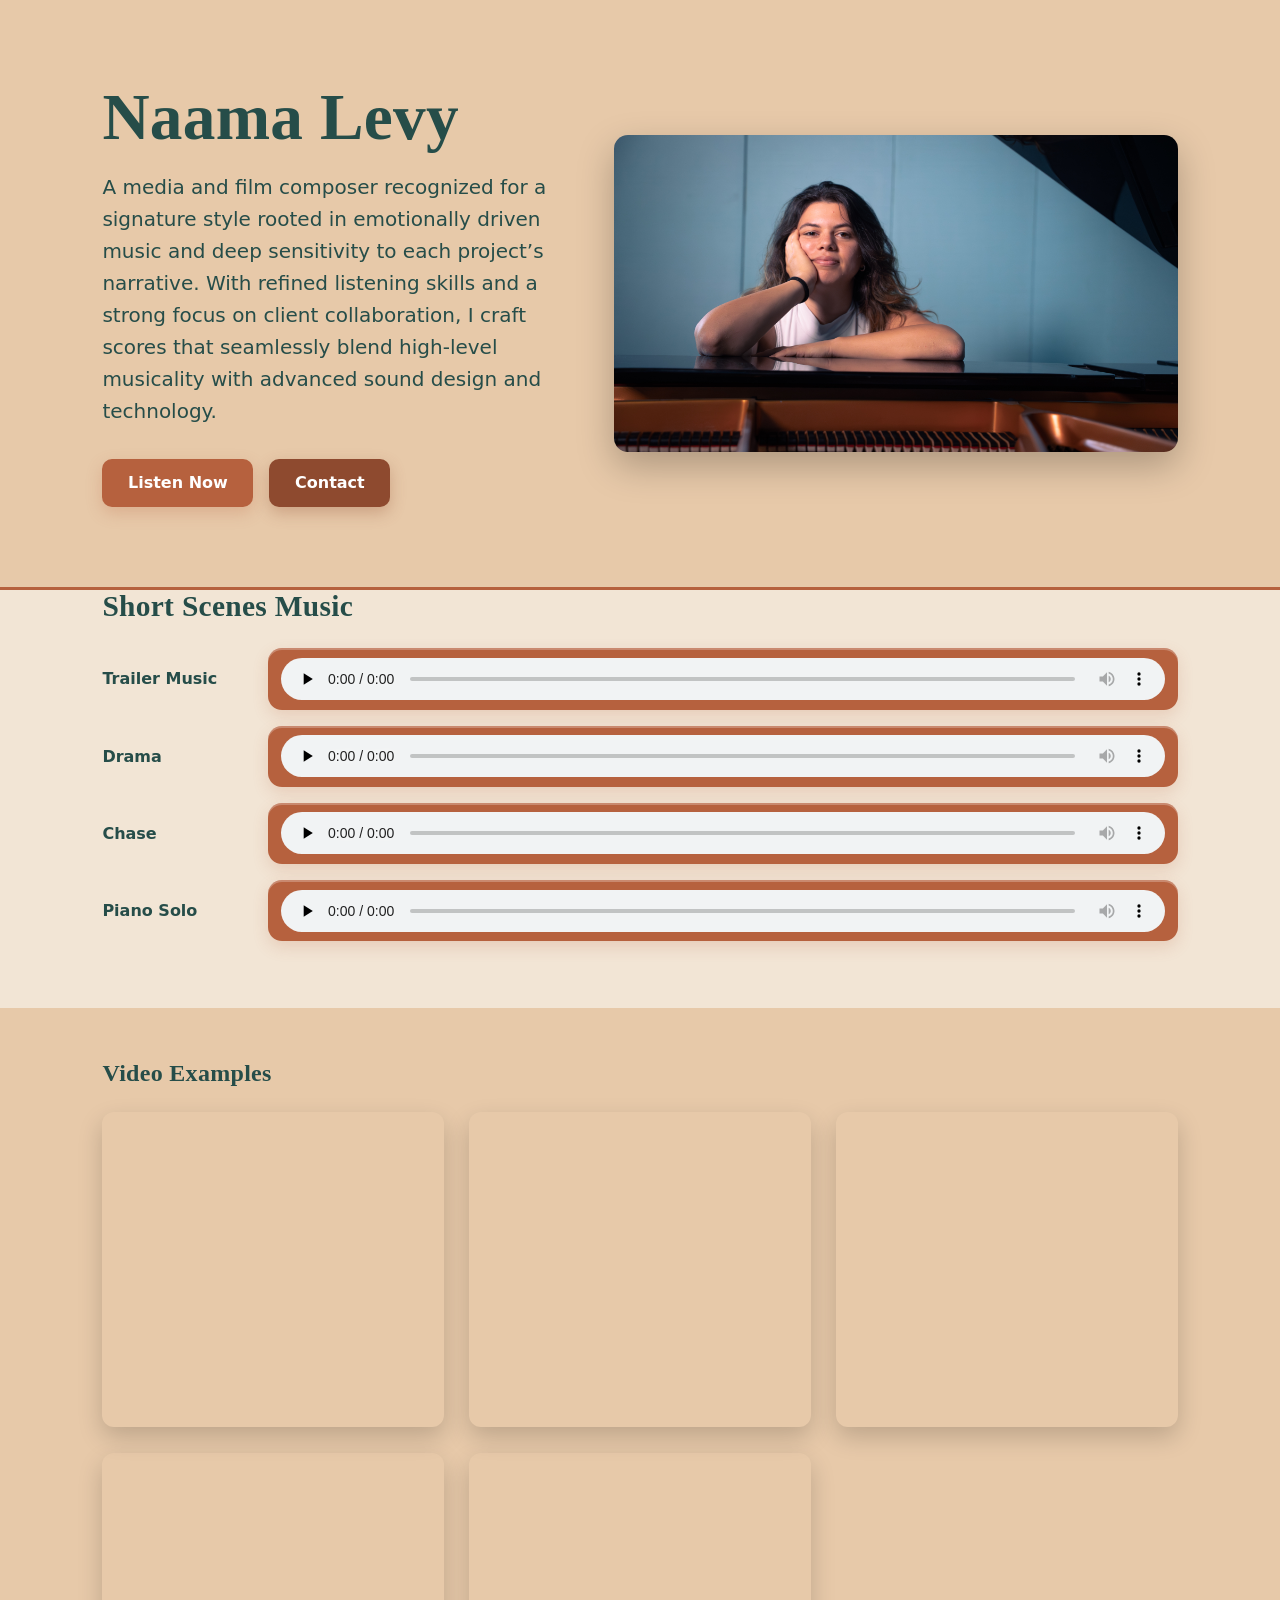
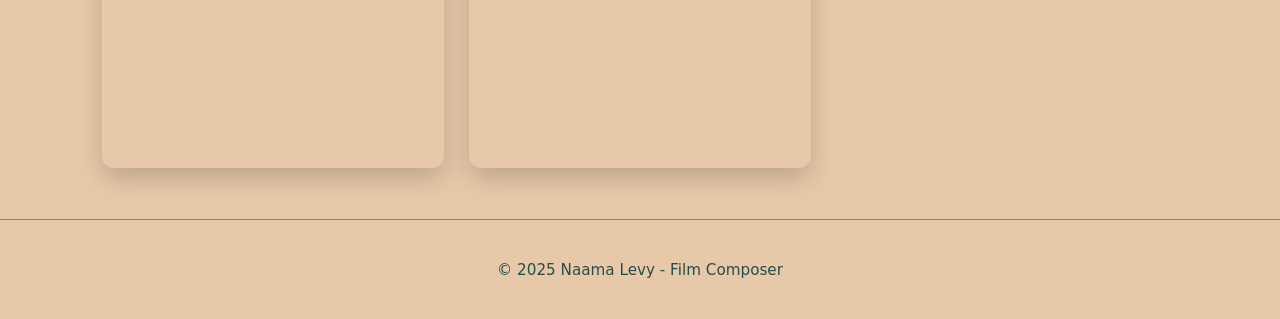
==== index.html @ 2bc7442b "try 2" ====
<!DOCTYPE html>
<html lang="en">
<head>
  <meta charset="UTF-8" />
  <meta name="viewport" content="width=device-width, initial-scale=1.0"/>
  <title>Naama Levy - Film Composer</title>
  <meta name="description" content="Naama Levy is a film composer weaving emotional textures for cinema and visual media. Listen to her original works and collaborations.">
  <meta name="google-site-verification" content="yZ535NMCRbD0_r8lAi-KvB7fwfm_bmotaOwZCMelc-Q" />
  <link href="styles.css" rel="stylesheet" />
  <style>
    html {
      scroll-behavior: smooth; /* מאפשר גלילה רכה */
    }
  </style>
</head>
<body>
  <section class="hero">
    <div class="text">
      <h1>Naama Levy</h1>
      <p>A media and film composer recognized for a signature style rooted in emotionally driven music and deep sensitivity to each project’s narrative. With refined listening skills and a strong focus on client collaboration, I craft scores that seamlessly blend high-level musicality with advanced sound design and technology.</p>
      <div class="buttons">
        <!-- הכפתור עכשיו מפנה לאזור הוידאו -->
        <a href="#video" class="btn">Listen Now</a>
        <a href="contact.html" class="btn-outline">Contact</a>
      </div>
    </div>
    <div class="photo">
      <img src="profile.jpg" alt="Naama portrait"/>
    </div>
  </section>

  <section class="audio">
    <h2>Short Scenes Music</h2>

    <div class="track">
      <span class="label">Trailer Music</span>
      <div class="player">
        <audio controls preload="none">
          <source src="Audio/trailer music.wav" type="audio/wav"/>
        </audio>
      </div>
    </div>

    <div class="track">
      <span class="label">Drama</span>
      <div class="player">
        <audio controls preload="none">
          <source src="Audio/mood compositions- drama.mp3" type="audio/mpeg"/>
        </audio>
      </div>
    </div>

    <div class="track">
      <span class="label">Chase</span>
      <div class="player">
        <audio controls preload="none">
          <source src="Audio/mood compositions-chase scene.mp3" type="audio/mpeg"/>
        </audio>
      </div>
    </div>

    <div class="track">
      <span class="label">Piano Solo</span>
      <div class="player">
        <audio controls preload="none">
          <source src="Audio/mood compositions-piano solo.mp3" type="audio/mpeg"/>
        </audio>
      </div>
    </div>
  </section>

  <!-- הוספתי id="video" כדי שהכפתור ידע לאן לגלול -->
  <section class="video" id="video">
    <h2>Video Examples</h2>
    <div class="video-grid">
      <iframe width="560" height="315" src="https://www.youtube.com/embed/DLkL1P6UH2g"
        title="YouTube video player" frameborder="0"
        allow="accelerometer; autoplay; clipboard-write; encrypted-media; gyroscope; picture-in-picture"
        allowfullscreen></iframe>

      <iframe width="560" height="315" src="https://www.youtube.com/embed/PsflvZTp9Ig?si=QRGZWdkUd63Rjjis"
        title="YouTube video player" frameborder="0"
        allow="accelerometer; autoplay; clipboard-write; encrypted-media; gyroscope; picture-in-picture; web-share"
        allowfullscreen></iframe>

      <iframe width="560" height="315" src="https://www.youtube.com/embed/VCuhhq0110s?si=eMgkffCMimznXdvb"
        title="YouTube video player" frameborder="0"
        allowfullscreen></iframe>

      <iframe width="560" height="315" src="https://www.youtube.com/embed/41kyTBbSp6c?si=rjWxhiPx1g0I6ZIt"
        title="YouTube video player" frameborder="0"
        allowfullscreen></iframe>
      <iframe width="560" height="315" src="https://www.youtube.com/embed/XKZKmjnI4SQ?si=r5if4mRWKspw6esn"
        title="YouTube video player" frameborder="0"
        allowfullscreen></iframe>
    </div>
  </section>

  <footer>
    <p>© 2025 Naama Levy - Film Composer</p>
  </footer>

  <!-- נגן-יחיד: כשאחד מתחיל לנגן — הישן נעצר ומאופס -->
  <script>
    (function () {
      let current = null;

      function stop(audio) {
        if (!audio) return;
        try {
          audio.pause();
          audio.currentTime = 0;
        } catch (e) {}
      }

      const players = Array.from(document.querySelectorAll('audio'));

      players.forEach((player) => {
        player.addEventListener('play', async () => {
          if (current && current !== player) {
            stop(current);              // קודם עוצרים את הישן
          }
          current = player;              // מגדירים מי הנגן הפעיל
          if (player.paused) {           // לוודא שהחדש אכן מנגן
            try { await player.play(); } catch (e) {}
          }
        });

        player.addEventListener('ended', () => {
          if (current === player) current = null;
        });

        // אם עצרו ידנית ואיפסו להתחלה — שחרור "הנגן הנוכחי"
        player.addEventListener('pause', () => {
          if (current === player && Math.abs(player.currentTime) < 0.001) {
            current = null;
          }
        });
      });
    })();
  </script>
</body>
</html>
---- styles.css ----
/* --- COLORS FROM DESIGN --- */
:root{
  --bg:#E7C9A9;
  --text-dark:#264D49;
  --accent:#B6613E;
  --light:#F2E5D5;
  --border:#A87A56;

  --accent-dark:#8E4A2F;
  --accent-dark-hover:#753B25;
}

/* --- GLOBAL RESET (מונע פערים של user-agent) --- */
*{box-sizing:border-box}
html,body,section,div,header,main,footer,figure,picture{margin:0; padding:0}
img{display:block; max-width:100%; height:auto; margin:0; padding:0; vertical-align:middle}
body{
  font-family: Inter, system-ui, -apple-system, Segoe UI, Roboto, Arial, sans-serif;
  background:var(--bg);
  color:var(--text-dark);
}

/* Typography */
h1,h2{font-family:"Playfair Display", Georgia, serif; letter-spacing:.3px}
h1{font-weight:700; margin:0 0 1rem}
h2{font-weight:600; margin:0 0 1.6rem}

/* --- BUTTONS --- */
.buttons{display:flex; gap:1rem; flex-wrap:wrap}
.btn{
  background:var(--accent); color:#fff; padding:.9rem 1.6rem;
  border-radius:10px; text-decoration:none; font-weight:600;
  box-shadow:0 6px 16px rgba(182,97,62,.25);
  transition:transform .12s ease, box-shadow .2s ease, background .2s;
}
.btn:hover{background:#944f31; transform:translateY(-1px); box-shadow:0 10px 22px rgba(182,97,62,.28)}
.btn-outline{
  background: var(--accent-dark); color:#fff; padding:.9rem 1.6rem;
  border-radius:10px; text-decoration:none; font-weight:600; border:none;
  box-shadow:0 6px 16px rgba(142,74,47,.3);
  transition: transform .12s ease, box-shadow .2s ease, background .2s;
}
.btn-outline:hover{ background: var(--accent-dark-hover); transform: translateY(-1px); box-shadow:0 10px 22px rgba(142,74,47,.35)}

/* --- HERO (Desktop / default) --- */
.hero{
  display:flex;
  align-items:center;
  justify-content:space-between;
  gap:3rem;
  padding:5rem min(8vw,120px);
  flex-wrap:wrap;
}
.hero .text{flex:1 1 420px; min-width:320px; max-width:700px}
.hero h1{font-size: clamp(2.6rem, 3.6vw + 1.2rem, 4.2rem)}
.hero p{font-size: clamp(1.05rem, .5vw + .9rem, 1.25rem); line-height:1.6; margin:0 0 2rem}

/* Photo */
.photo{flex:1 1 520px; display:flex; justify-content:flex-end; line-height:0}
.photo img{
  width:min(680px, 100%);
  border-radius:14px;
  box-shadow:0 14px 36px rgba(0,0,0,.25);
  object-fit:contain; /* בדסקטופ לא חותכת */
}

/* --- AUDIO SECTION --- */
.audio{
  background:var(--light);
  padding:3.2rem min(8vw,120px);
  border-top:3px solid var(--accent);
}
.audio h2{font-size: clamp(1.6rem, .8vw + 1.2rem, 2.2rem)}
.track{
  display:grid;
  grid-template-columns: 150px 1fr;
  gap:1rem;
  align-items:center;
  margin-bottom:1rem;
}
.label{font-weight:700; color:var(--text-dark)}
.player{
  position:relative; background:var(--accent); border-radius:14px; padding:.6rem .8rem;
  box-shadow: inset 0 2px 0 rgba(255,255,255,.25), 0 6px 16px rgba(182,97,62,.18);
}
.player audio{ width:100%; height:42px; display:block; filter: saturate(.95); background:transparent; border-radius:10px }

/* --- VIDEO SECTION --- */
.video{padding:3.2rem min(8vw,120px)}
.video-grid{ display:grid; grid-template-columns:repeat(auto-fit, minmax(280px, 1fr)); gap:1.6rem }
.video-grid iframe{ width:100%; aspect-ratio:16/9; border:0; border-radius:12px; box-shadow:0 10px 24px rgba(0,0,0,.18) }

/* --- FOOTER --- */
footer{ text-align:center; padding:1.6rem; font-size:.95rem; color:var(--text-dark); border-top:1px solid var(--border) }

/* --- ANIMATIONS (subtle) --- */
@keyframes fadeUp { from {opacity:0; transform: translateY(16px);} to {opacity:1; transform:none;} }
@keyframes fadeIn { from {opacity:0;} to {opacity:1;} }
.hero .text { animation: fadeUp .6s ease-out .05s both }
.photo img   { animation: fadeIn .7s ease-out .1s both }
.audio .track, .video h2, .video-grid iframe { animation: fadeUp .6s ease-out .15s both }
@media (prefers-reduced-motion: reduce){
  * { animation-duration: .001ms !important; animation-iteration-count: 1 !important; transition-duration: .001ms !important; }
}

/* --- RESPONSIVE --- */
@media (max-width: 1024px){
  .hero{padding:4rem min(6vw,72px)}
  .photo img{width:min(720px,100%)}
}

/* ===== HERO: MOBILE — אפס רווח מתחת לתמונה, בלי חיתוך ===== */
@media (max-width: 900px){
  .hero{
    padding:0 !important; margin:0 !important; gap:0 !important;
    flex-direction:column; align-items:stretch; text-align:left; background: var(--bg);
  }

  /* תמונה קודם, אפס רווחים */
  .photo{
    order:-1; width:100%; margin:0 !important; padding:0 !important;
    display:block; line-height:0 !important;           /* מונע פס מתחת ל-img */
  }
  .photo img{
    display:block !important;
    width:100vw !important; max-width:100vw !important;
    height:auto !important;                              /* לא חותך */
    margin:0 !important; padding:0 !important;
    border-radius:0 !important; box-shadow:none !important;
    object-fit:contain !important; object-position:center !important;
    vertical-align:middle !important;
  }

  /* הטקסט מיד אחרי התמונה — בלי מרווח עליון */
  .hero .text{
    max-width:720px; margin:0 auto;
    padding:0 4% 24px !important;                       /* אין padding-top */
  }
  .hero .text > *:first-child{ margin-top:0 !important }
}

/* --- CONTACT PAGE --- */
.contact-page {
  min-height: 100vh;
  background-color: var(--bg);
  padding: 4rem min(8vw, 120px);
  display: flex;
  align-items: center;
  justify-content: center;
}
.contact-content {
  display: flex; align-items: stretch; justify-content: center; flex-wrap: wrap;
  background-color: var(--light); border-radius: 18px; box-shadow: 0 10px 40px rgba(0, 0, 0, 0.18);
  overflow: hidden; max-width: 1100px; width: 100%;
}
.contact-text { flex: 1 1 520px; padding: 3rem 3rem 2.2rem }
.contact-text h1 { font-size: 2.8rem; margin: 0 0 1rem; color: var(--text-dark) }
.contact-text p { font-size: 1.15rem; margin: 0 0 2rem; color: var(--text-dark); max-width: 520px }

form { display: flex; flex-direction: column; gap: 1.1rem }
label { font-weight: 600; font-family: Inter, sans-serif }
input, textarea {
  width: 100%; padding: 0.95rem 1rem; border-radius: 10px; border: 1.5px solid var(--border);
  font-family: Inter, sans-serif; font-size: 1rem; background: #fff; color: var(--text-dark);
  transition: border-color .25s ease, box-shadow .25s ease;
}
input:focus, textarea:focus { outline: none; border-color: var(--accent); box-shadow: 0 0 0 4px rgba(182,97,62,.15) }
textarea { min-height: 140px; resize: vertical }
.contact-text .btn { align-self: flex-start; margin-top: .5rem; padding: 1rem 1.6rem; border-radius: 12px }

/* footer links in contact */
.contact-text footer { margin-top: 2.2rem; font-size: .98rem; color: var(--text-dark) }
.contact-text footer a { color: var(--accent); text-decoration: none; font-weight: 600 }
.contact-text footer a:hover { text-decoration: underline }

/* Contact image (desktop default) */
.contact-image {
  flex: 1 1 480px;
  background: transparent;           /* שלא ייראה פס */
  display: block;
  margin:0; padding:0; line-height:0;/* חשוב כדי להעלים פער מתחת ל-img */
}
.contact-image img { width: 100%; height: 100%; object-fit: cover; display:block }

/* --- CONTACT: MOBILE — אפס רווח בין התמונה לטופס; אם חותכים רואים את הראש --- */
@media (max-width: 900px){
  .contact-page{ padding:0 !important; margin:0 !important }
  .contact-content{
    flex-direction: column-reverse; width: 100vw; max-width: 100vw;
    border-radius: 0; box-shadow: none; overflow: hidden; background-color: var(--light);
  }

  .contact-image{
    width:100%; margin:0 !important; padding:0 !important; line-height:0 !important;
    background: transparent !important;
  }
  .contact-image img{
    display:block !important; width:100% !important; margin:0 !important; padding:0 !important;
    height:42vh !important; object-fit: cover !important; object-position: center top !important;
    vertical-align:middle !important;
  }

  /* הטופס נצמד, בלי מרווח עליון */
  .contact-text{
    background-color: var(--light); margin:0 !important; padding:0 4% 26px !important;
  }
  .contact-text h1{ margin:0 0 8px !important; font-size:2rem }
  .contact-text p{ font-size:1.05rem; margin:0 0 14px; max-width:none }
  form{ gap:12px }
  input, textarea{ font-size:16px; padding:14px 12px; width:100% } /* iOS: no auto-zoom */
  .contact-text .btn{ width:100%; text-align:center; padding:14px 16px; border-radius:12px; margin-top:6px }
}

/* Back to Home link (אם משתמשים) */
.back-link {
  display: inline-block;
  margin-bottom: 1rem;
  font-family: Inter, sans-serif;
  font-weight: 600;
  color: var(--accent);
  text-decoration: none;
  transition: color 0.2s ease;
}
.back-link:hover { color: #944f31; text-decoration: underline }

@media (max-width:900px){ .hero .text h1, .contact-text h1 { margin-top:0 !important } }

/* ===== FINAL FIX: remove beige gap below hero & contact image ===== */

/* מחיקת כל רווח בין תמונה לתוכן */
.photo,
.photo img,
.contact-image,
.contact-image img {
  margin: 0 !important;
  padding: 0 !important;
  display: block !important;
  line-height: 0 !important;
  vertical-align: bottom !important;
}

/* מעלימים מרווח שנוצר מהסקשן הבא */
.hero + *,
.contact-image + * {
  margin-top: 0 !important;
  padding-top: 0 !important;
}

/* ספציפית למובייל */
@media (max-width: 900px) {
  .hero {
    padding-bottom: 0 !important;
  }
  .hero .text {
    margin-top: 0 !important;
    padding-top: 0 !important;
  }
  .contact-page,
  .contact-content,
  .contact-text {
    margin-top: 0 !important;
    padding-top: 0 !important;
  }
}
/* ===== KILL THE GAP BELOW IMAGES ON MOBILE (Hero + Contact) ===== */
@media (max-width: 900px){

  /* HERO */
  .hero{ padding:0 !important; margin:0 !important; gap:0 !important; }
  .photo{ line-height:0 !important; margin:0 !important; padding:0 !important; }
  .photo img{ display:block !important; margin:0 !important; padding:0 !important; }
  /* החלק הבעייתי: מרווח עליון של הבלוק והכותרת */
  .hero .text{
    margin:0 !important;
    padding:0 4% 24px !important;   /* אין padding-top */
    overflow:hidden !important;     /* מונע קריסת מרג'ין */
  }
  .hero .text h1{ margin-top:0 !important; }

  /* CONTACT */
  .contact-page{ padding:0 !important; margin:0 !important; }
  .contact-content{
    overflow:hidden !important;     /* מונע קריסת מרג'ין שגורמת לפס */
    border-radius:0 !important;
    box-shadow:none !important;
  }
  .contact-image{ line-height:0 !important; margin:0 !important; padding:0 !important; background:transparent !important; }
  .contact-image img{
    display:block !important;
    width:100% !important;
    height:42vh !important;
    object-fit:cover !important;
    object-position:center top !important;  /* רואים את הראש */
    margin:0 !important; padding:0 !important;
  }
  .contact-text{
    margin:0 !important;
    padding:0 4% 26px !important;   /* אין padding-top */
    overflow:hidden !important;     /* אין קריסת מרג'ין */
  }
  .contact-text h1{ margin-top:0 !important; }
}
/* ===== ZERO-GAP BELOW IMAGES (iOS fix) ===== */
@media (max-width: 900px){

  /* HERO – מצמיד את הבלוק של הטקסט לתמונה */
  .hero{ padding-bottom:0 !important; }
  .photo{ line-height:0 !important; }
  .photo img{ display:block !important; margin:0 !important; padding:0 !important; }
  .hero .text{
    margin-top:-12px !important;   /* <<< מצמיד לטובה, אפשר לכוונן -8/-16 */
    padding-top:0 !important;
  }
  .hero .text h1{ margin-top:0 !important; }

  /* CONTACT – מצמיד את הטופס לתמונה */
  .contact-page{ padding-top:0 !important; }
  .contact-content{ overflow:hidden !important; }
  .contact-image{ line-height:0 !important; }
  .contact-image img{
    display:block !important; margin:0 !important; padding:0 !important;
    height:42vh !important; object-fit:cover !important; object-position:center top !important;
  }
  .contact-text{
    margin-top:-12px !important;   /* <<< אותו עיקרון – הצמדה מלאה */
    padding-top:0 !important;
  }
  .contact-text h1{ margin-top:0 !important; }
}

/* אם נשאר קו דקיק במסכים מסוימים – הדקי עוד טיפה: */
@supports (margin-top: -1px){
  @media (max-width:900px){
    .hero .text, .contact-text{ margin-top:-16px !important; }
  }
}
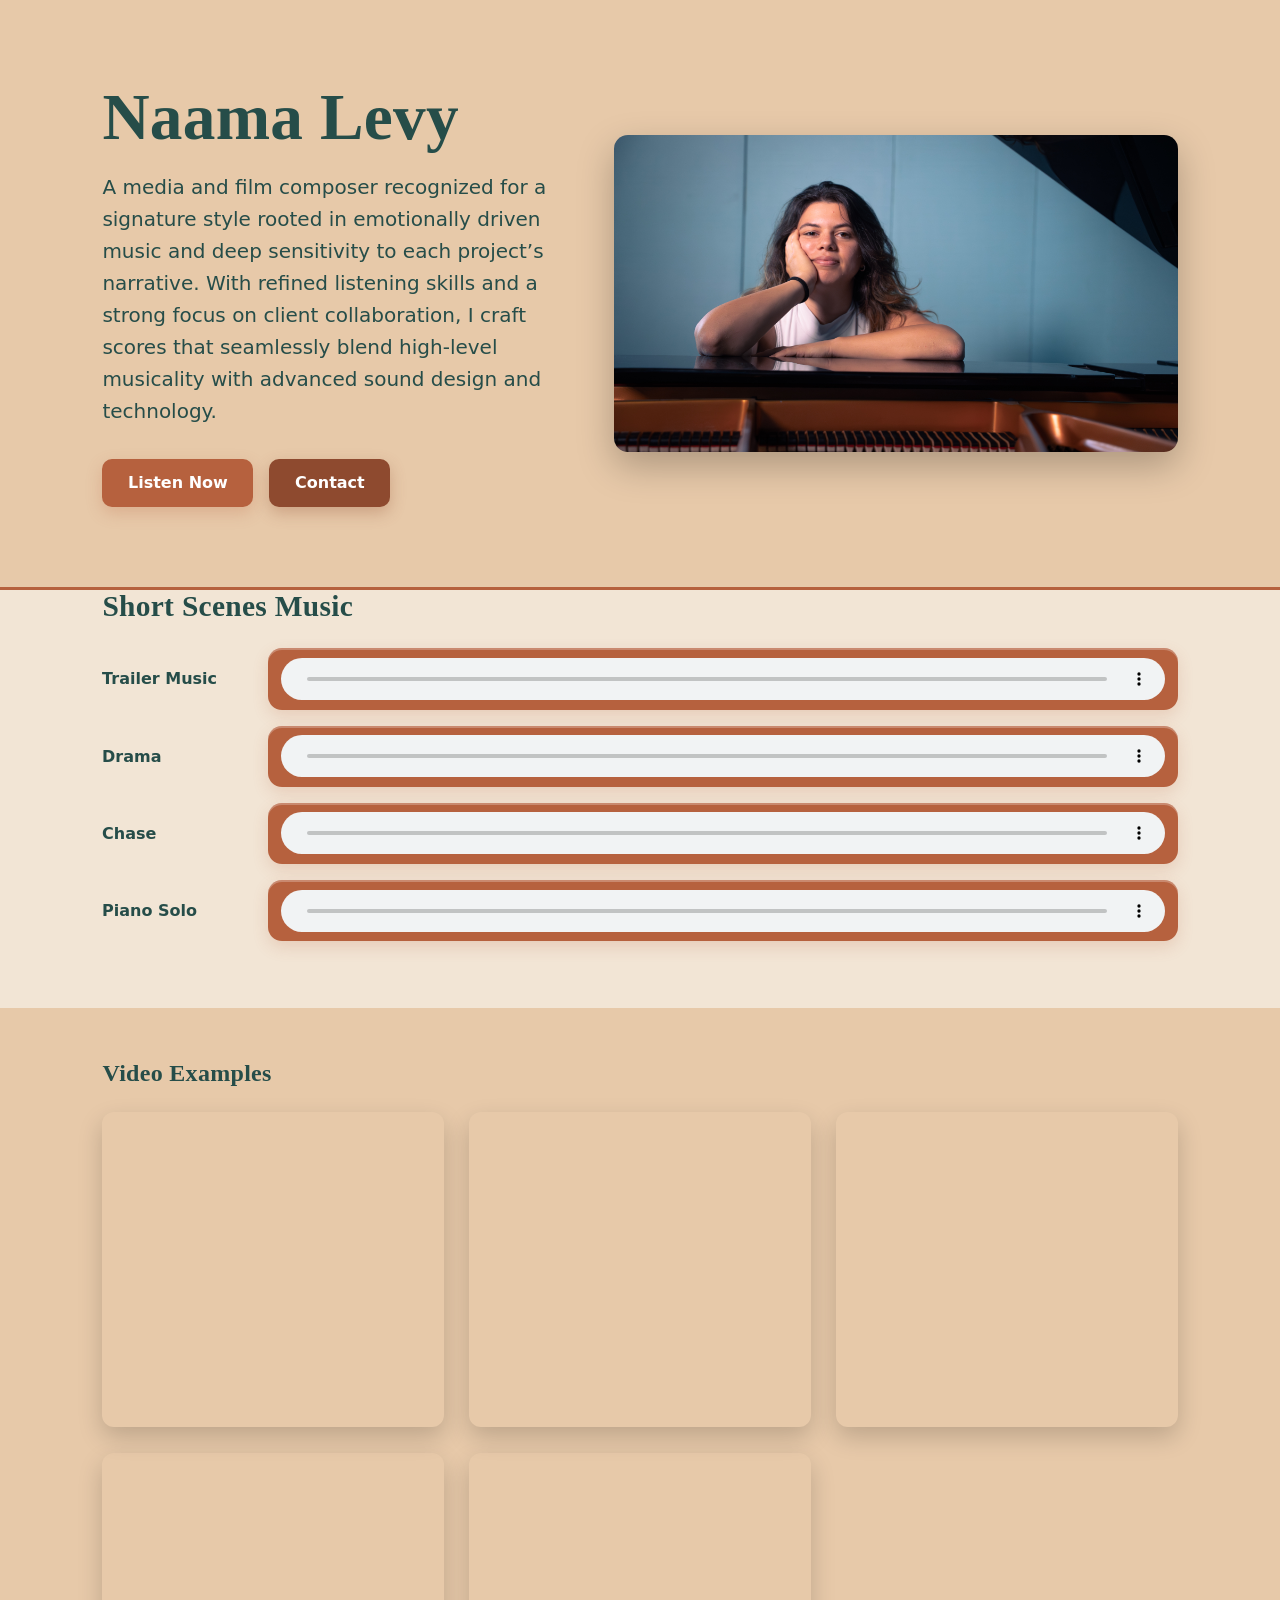
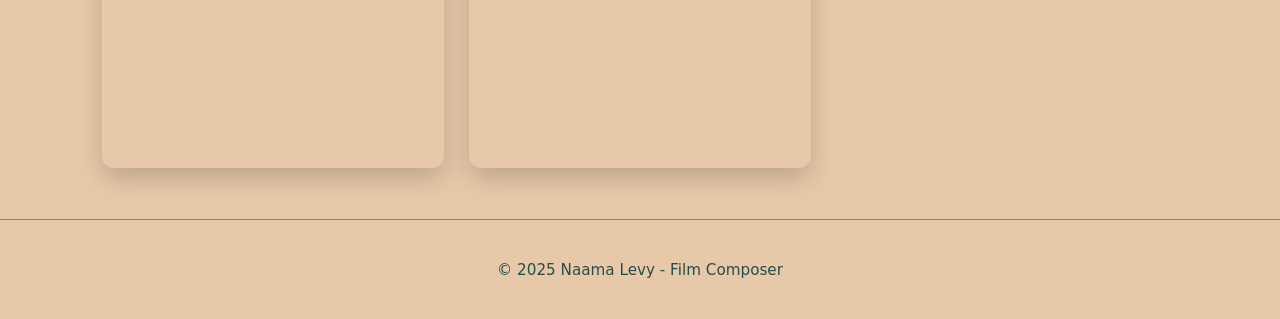
==== commit c5de92fa: "try 3" ====
--- a/index.html
+++ b/index.html
@@ -102,42 +102,34 @@
 
   <!-- נגן-יחיד: כשאחד מתחיל לנגן — הישן נעצר ומאופס -->
   <script>
-    (function () {
-      let current = null;
+  document.addEventListener('DOMContentLoaded', () => {
+    const players = document.querySelectorAll('audio');
+    let currentlyPlaying = null;
 
-      function stop(audio) {
-        if (!audio) return;
-        try {
-          audio.pause();
-          audio.currentTime = 0;
-        } catch (e) {}
-      }
+    players.forEach(player => {
+      player.addEventListener('play', function() {
+        // עוצרים את הנגן הקודם אם יש כזה
+        if (currentlyPlaying && currentlyPlaying !== this) {
+          currentlyPlaying.pause();
+          currentlyPlaying.currentTime = 0;
+        }
+        
+        currentlyPlaying = this;
+      });
 
-      const players = Array.from(document.querySelectorAll('audio'));
+      player.addEventListener('ended', function() {
+        if (currentlyPlaying === this) {
+          currentlyPlaying = null;
+        }
+      });
 
-      players.forEach((player) => {
-        player.addEventListener('play', async () => {
-          if (current && current !== player) {
-            stop(current);              // קודם עוצרים את הישן
-          }
-          current = player;              // מגדירים מי הנגן הפעיל
-          if (player.paused) {           // לוודא שהחדש אכן מנגן
-            try { await player.play(); } catch (e) {}
-          }
-        });
-
-        player.addEventListener('ended', () => {
-          if (current === player) current = null;
-        });
-
-        // אם עצרו ידנית ואיפסו להתחלה — שחרור "הנגן הנוכחי"
-        player.addEventListener('pause', () => {
-          if (current === player && Math.abs(player.currentTime) < 0.001) {
-            current = null;
-          }
-        });
+      player.addEventListener('pause', function() {
+        if (currentlyPlaying === this) {
+          currentlyPlaying = null;
+        }
       });
-    })();
+    });
+  });
   </script>
 </body>
 </html>
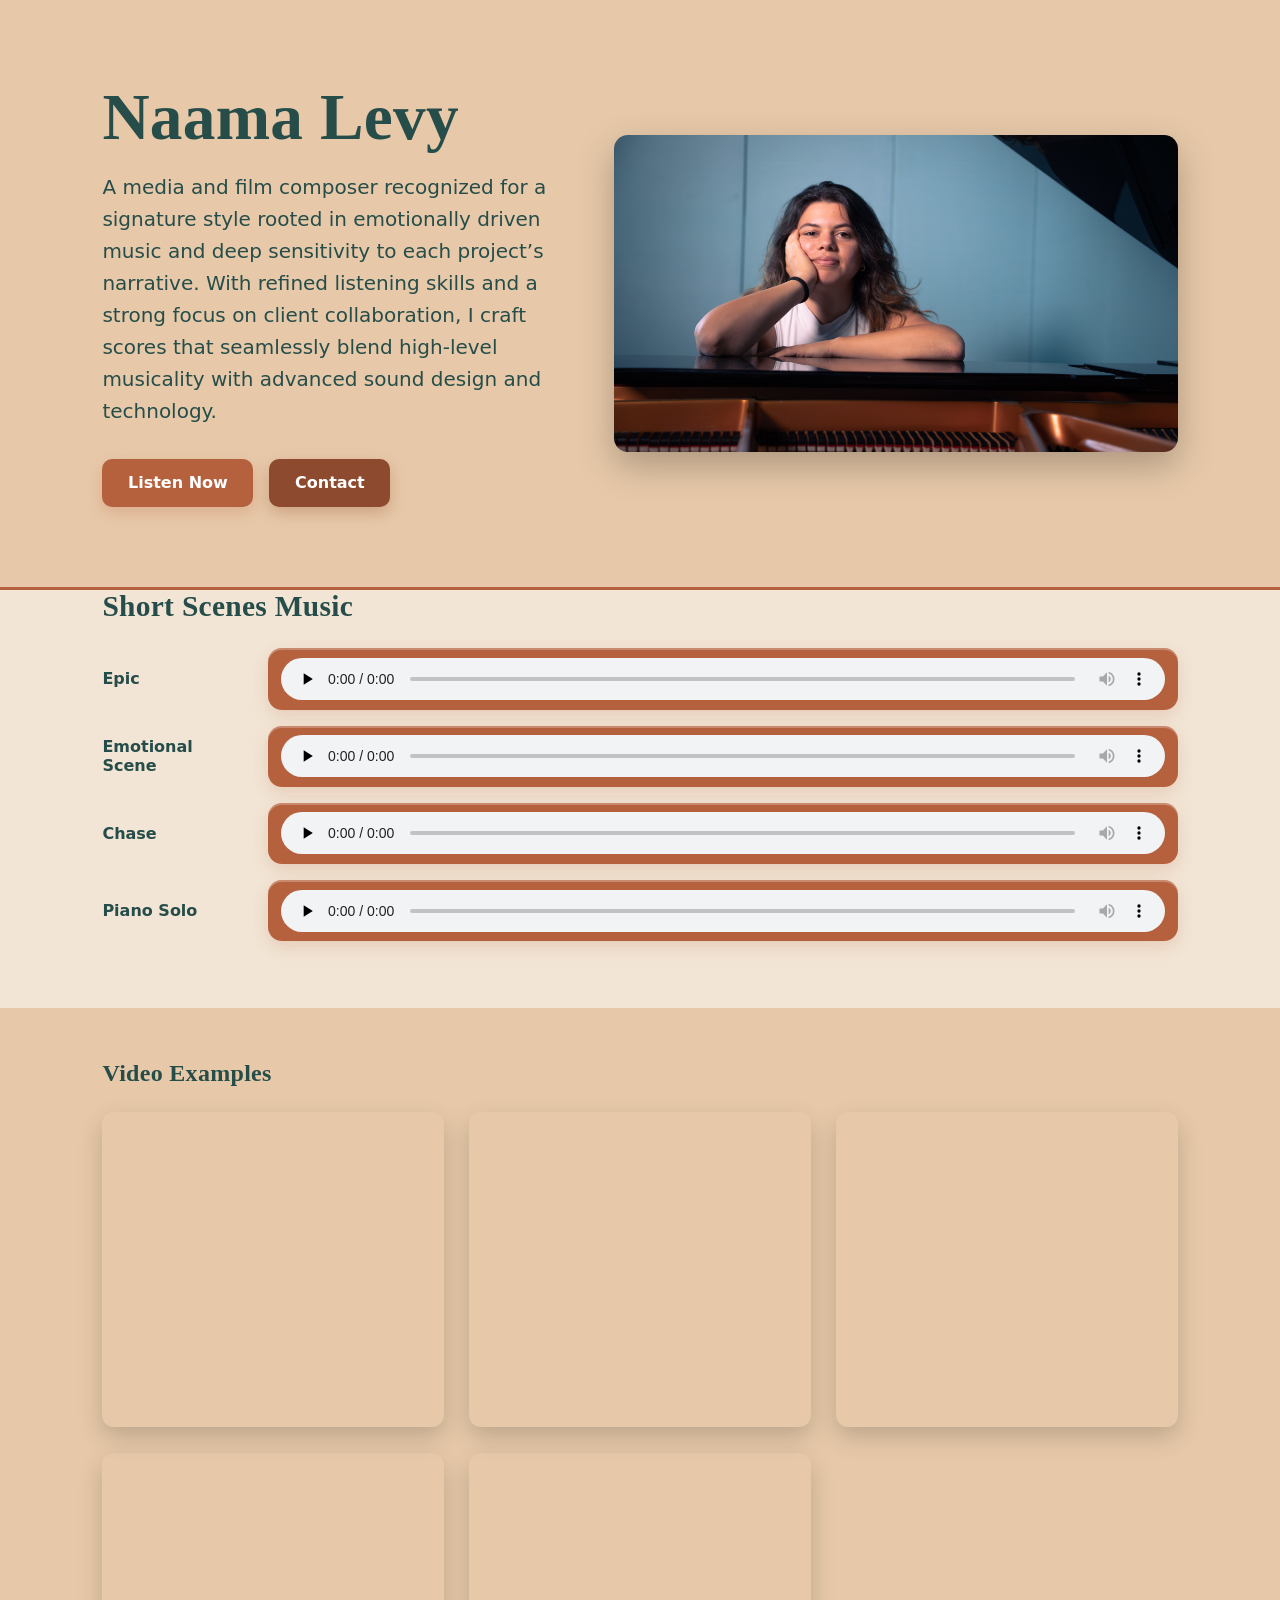
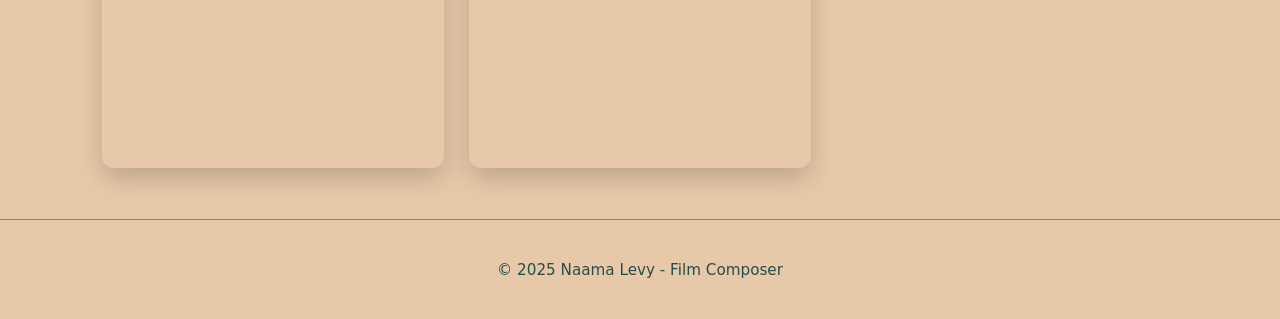
==== commit 008d3d20: "misic update" ====
--- a/index.html
+++ b/index.html
@@ -33,7 +33,7 @@
     <h2>Short Scenes Music</h2>
 
     <div class="track">
-      <span class="label">Trailer Music</span>
+      <span class="label">Epic</span>
       <div class="player">
         <audio controls preload="none">
           <source src="Audio/trailer music.wav" type="audio/wav"/>
@@ -42,7 +42,7 @@
     </div>
 
     <div class="track">
-      <span class="label">Drama</span>
+      <span class="label">Emotional Scene</span>
       <div class="player">
         <audio controls preload="none">
           <source src="Audio/mood compositions- drama.mp3" type="audio/mpeg"/>
--- a/styles.css
+++ b/styles.css
@@ -335,3 +335,20 @@
   }
 }
 
+/* עדכון עיצוב כפתור חזרה */
+.contact-text .btn-outline {
+  display: inline-block;
+  margin-bottom: 1.5rem;
+  font-size: 0.95rem;
+  padding: 0.7rem 1.2rem;
+}
+
+/* התאמה למובייל */
+@media (max-width: 900px) {
+  .contact-text .btn-outline {
+    margin-bottom: 1.2rem;
+    font-size: 0.9rem;
+    padding: 0.6rem 1rem;
+  }
+}
+
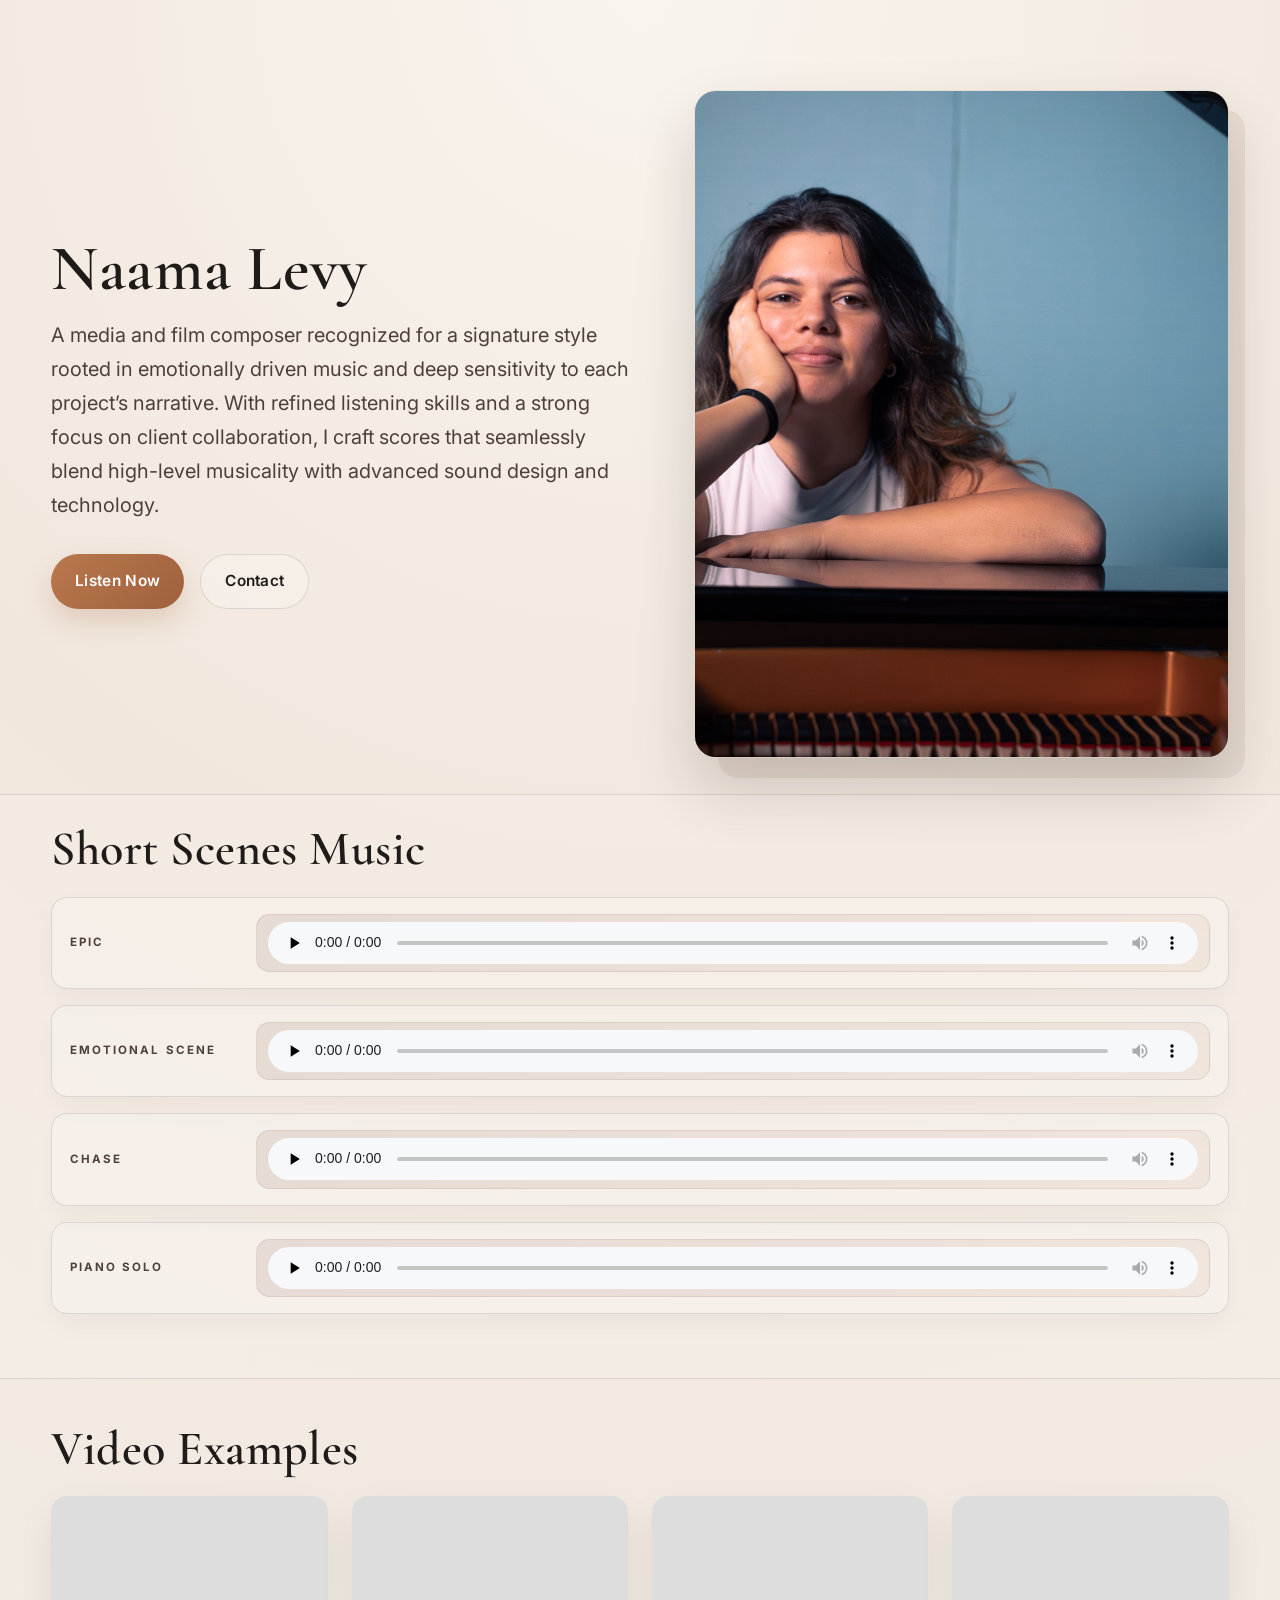
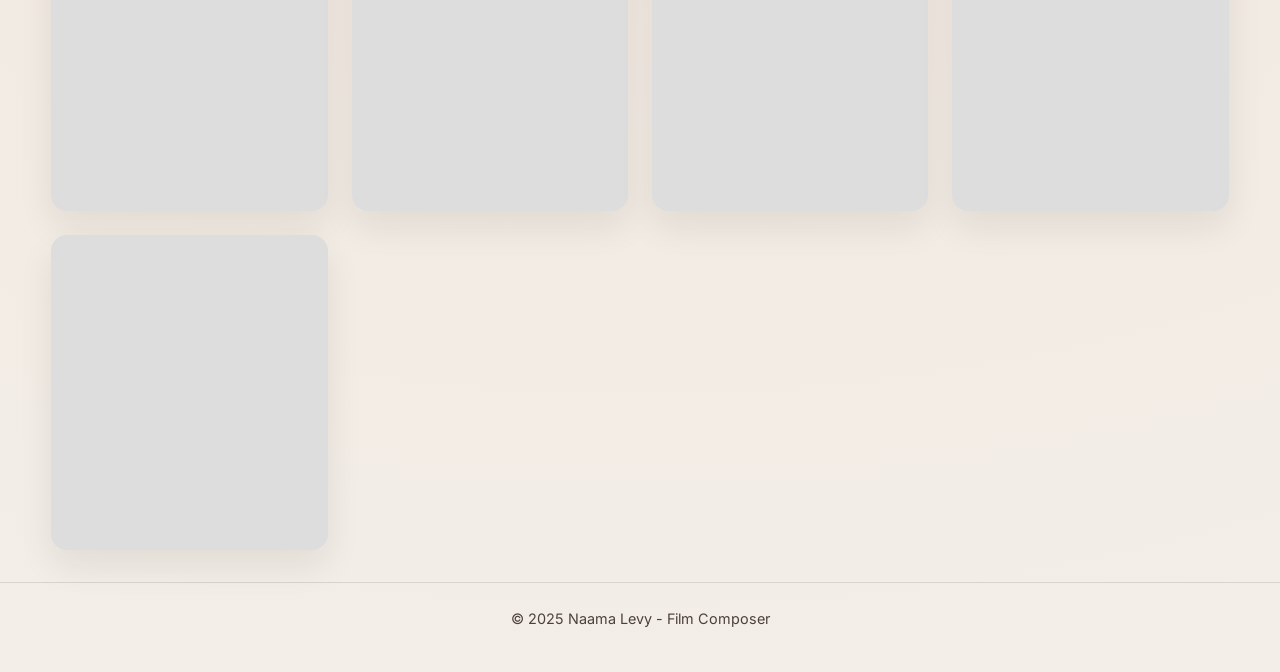
==== commit 38fb7d32: "Redesign site with cinematic editorial styling" ====
--- a/index.html
+++ b/index.html
@@ -6,10 +6,13 @@
   <title>Naama Levy - Film Composer</title>
   <meta name="description" content="Naama Levy is a film composer weaving emotional textures for cinema and visual media. Listen to her original works and collaborations.">
   <meta name="google-site-verification" content="yZ535NMCRbD0_r8lAi-KvB7fwfm_bmotaOwZCMelc-Q" />
+  <link rel="preconnect" href="https://fonts.googleapis.com">
+  <link rel="preconnect" href="https://fonts.gstatic.com" crossorigin>
+  <link href="https://fonts.googleapis.com/css2?family=Inter:wght@400;500;600;700&family=Cormorant+Garamond:wght@500;600;700&display=swap" rel="stylesheet">
   <link href="styles.css" rel="stylesheet" />
   <style>
     html {
-      scroll-behavior: smooth; /* מאפשר גלילה רכה */
+      scroll-behavior: smooth;
     }
   </style>
 </head>
--- a/styles.css
+++ b/styles.css
@@ -1,354 +1,432 @@
-/* --- COLORS FROM DESIGN --- */
-:root{
-  --bg:#E7C9A9;
-  --text-dark:#264D49;
-  --accent:#B6613E;
-  --light:#F2E5D5;
-  --border:#A87A56;
-
-  --accent-dark:#8E4A2F;
-  --accent-dark-hover:#753B25;
-}
-
-/* --- GLOBAL RESET (מונע פערים של user-agent) --- */
-*{box-sizing:border-box}
-html,body,section,div,header,main,footer,figure,picture{margin:0; padding:0}
-img{display:block; max-width:100%; height:auto; margin:0; padding:0; vertical-align:middle}
-body{
-  font-family: Inter, system-ui, -apple-system, Segoe UI, Roboto, Arial, sans-serif;
-  background:var(--bg);
-  color:var(--text-dark);
-}
-
-/* Typography */
-h1,h2{font-family:"Playfair Display", Georgia, serif; letter-spacing:.3px}
-h1{font-weight:700; margin:0 0 1rem}
-h2{font-weight:600; margin:0 0 1.6rem}
-
-/* --- BUTTONS --- */
-.buttons{display:flex; gap:1rem; flex-wrap:wrap}
-.btn{
-  background:var(--accent); color:#fff; padding:.9rem 1.6rem;
-  border-radius:10px; text-decoration:none; font-weight:600;
-  box-shadow:0 6px 16px rgba(182,97,62,.25);
-  transition:transform .12s ease, box-shadow .2s ease, background .2s;
-}
-.btn:hover{background:#944f31; transform:translateY(-1px); box-shadow:0 10px 22px rgba(182,97,62,.28)}
-.btn-outline{
-  background: var(--accent-dark); color:#fff; padding:.9rem 1.6rem;
-  border-radius:10px; text-decoration:none; font-weight:600; border:none;
-  box-shadow:0 6px 16px rgba(142,74,47,.3);
-  transition: transform .12s ease, box-shadow .2s ease, background .2s;
-}
-.btn-outline:hover{ background: var(--accent-dark-hover); transform: translateY(-1px); box-shadow:0 10px 22px rgba(142,74,47,.35)}
-
-/* --- HERO (Desktop / default) --- */
-.hero{
-  display:flex;
-  align-items:center;
-  justify-content:space-between;
-  gap:3rem;
-  padding:5rem min(8vw,120px);
-  flex-wrap:wrap;
-}
-.hero .text{flex:1 1 420px; min-width:320px; max-width:700px}
-.hero h1{font-size: clamp(2.6rem, 3.6vw + 1.2rem, 4.2rem)}
-.hero p{font-size: clamp(1.05rem, .5vw + .9rem, 1.25rem); line-height:1.6; margin:0 0 2rem}
-
-/* Photo */
-.photo{flex:1 1 520px; display:flex; justify-content:flex-end; line-height:0}
-.photo img{
-  width:min(680px, 100%);
-  border-radius:14px;
-  box-shadow:0 14px 36px rgba(0,0,0,.25);
-  object-fit:contain; /* בדסקטופ לא חותכת */
-}
-
-/* --- AUDIO SECTION --- */
-.audio{
-  background:var(--light);
-  padding:3.2rem min(8vw,120px);
-  border-top:3px solid var(--accent);
-}
-.audio h2{font-size: clamp(1.6rem, .8vw + 1.2rem, 2.2rem)}
-.track{
-  display:grid;
-  grid-template-columns: 150px 1fr;
-  gap:1rem;
-  align-items:center;
-  margin-bottom:1rem;
-}
-.label{font-weight:700; color:var(--text-dark)}
-.player{
-  position:relative; background:var(--accent); border-radius:14px; padding:.6rem .8rem;
-  box-shadow: inset 0 2px 0 rgba(255,255,255,.25), 0 6px 16px rgba(182,97,62,.18);
-}
-.player audio{ width:100%; height:42px; display:block; filter: saturate(.95); background:transparent; border-radius:10px }
-
-/* --- VIDEO SECTION --- */
-.video{padding:3.2rem min(8vw,120px)}
-.video-grid{ display:grid; grid-template-columns:repeat(auto-fit, minmax(280px, 1fr)); gap:1.6rem }
-.video-grid iframe{ width:100%; aspect-ratio:16/9; border:0; border-radius:12px; box-shadow:0 10px 24px rgba(0,0,0,.18) }
-
-/* --- FOOTER --- */
-footer{ text-align:center; padding:1.6rem; font-size:.95rem; color:var(--text-dark); border-top:1px solid var(--border) }
-
-/* --- ANIMATIONS (subtle) --- */
-@keyframes fadeUp { from {opacity:0; transform: translateY(16px);} to {opacity:1; transform:none;} }
-@keyframes fadeIn { from {opacity:0;} to {opacity:1;} }
-.hero .text { animation: fadeUp .6s ease-out .05s both }
-.photo img   { animation: fadeIn .7s ease-out .1s both }
-.audio .track, .video h2, .video-grid iframe { animation: fadeUp .6s ease-out .15s both }
-@media (prefers-reduced-motion: reduce){
-  * { animation-duration: .001ms !important; animation-iteration-count: 1 !important; transition-duration: .001ms !important; }
-}
-
-/* --- RESPONSIVE --- */
-@media (max-width: 1024px){
-  .hero{padding:4rem min(6vw,72px)}
-  .photo img{width:min(720px,100%)}
-}
-
-/* ===== HERO: MOBILE — אפס רווח מתחת לתמונה, בלי חיתוך ===== */
-@media (max-width: 900px){
-  .hero{
-    padding:0 !important; margin:0 !important; gap:0 !important;
-    flex-direction:column; align-items:stretch; text-align:left; background: var(--bg);
-  }
-
-  /* תמונה קודם, אפס רווחים */
-  .photo{
-    order:-1; width:100%; margin:0 !important; padding:0 !important;
-    display:block; line-height:0 !important;           /* מונע פס מתחת ל-img */
-  }
-  .photo img{
-    display:block !important;
-    width:100vw !important; max-width:100vw !important;
-    height:auto !important;                              /* לא חותך */
-    margin:0 !important; padding:0 !important;
-    border-radius:0 !important; box-shadow:none !important;
-    object-fit:contain !important; object-position:center !important;
-    vertical-align:middle !important;
-  }
-
-  /* הטקסט מיד אחרי התמונה — בלי מרווח עליון */
-  .hero .text{
-    max-width:720px; margin:0 auto;
-    padding:0 4% 24px !important;                       /* אין padding-top */
-  }
-  .hero .text > *:first-child{ margin-top:0 !important }
-}
-
-/* --- CONTACT PAGE --- */
+:root {
+  --bg: #f3eee8;
+  --bg-deep: #eadcc6;
+  --bg-panel: rgba(255,255,255,0.35);
+  --card: #f9f4ee;
+  --ink: #1f1b18;
+  --ink-soft: #4d403b;
+  --espresso: #2f2a27;
+  --bronze: #b9784d;
+  --bronze-deep: #9f603d;
+  --rust: #8d4d38;
+  --line: rgba(31, 27, 24, 0.12);
+  --shadow: rgba(24, 18, 15, 0.13);
+}
+
+* {
+  box-sizing: border-box;
+}
+
+html {
+  scroll-behavior: smooth;
+  background: var(--bg);
+}
+
+body {
+  margin: 0;
+  font-family: "Inter", "Segoe UI", sans-serif;
+  background: radial-gradient(circle at top, #f9f4ee 0%, #f1e7dd 38%, var(--bg) 100%);
+  color: var(--ink);
+  line-height: 1.7;
+}
+
+img {
+  display: block;
+  max-width: 100%;
+  height: auto;
+}
+
+a {
+  color: inherit;
+}
+
+h1,
+h2 {
+  margin: 0;
+  font-family: "Cormorant Garamond", Georgia, serif;
+  color: var(--ink);
+  line-height: 0.94;
+  letter-spacing: 0.01em;
+}
+
+p {
+  margin: 0;
+}
+
+.hero {
+  max-width: 1280px;
+  margin: 0 auto;
+  padding: clamp(3rem, 7vw, 6rem) clamp(1.25rem, 4vw, 4.5rem) 2.25rem;
+  display: grid;
+  grid-template-columns: minmax(0, 1.05fr) minmax(0, 0.95fr);
+  gap: clamp(2rem, 4vw, 4.5rem);
+  align-items: center;
+}
+
+.hero .text {
+  max-width: 640px;
+}
+
+.hero h1 {
+  font-size: clamp(3.2rem, 5vw, 5.7rem);
+  font-weight: 600;
+  margin-bottom: 1.15rem;
+}
+
+.hero p {
+  font-size: clamp(1.05rem, 0.8vw + 0.9rem, 1.25rem);
+  color: var(--ink-soft);
+  max-width: 590px;
+  margin-bottom: 2rem;
+}
+
+.buttons {
+  display: flex;
+  flex-wrap: wrap;
+  gap: 1rem;
+}
+
+.btn,
+.btn-outline {
+  display: inline-flex;
+  align-items: center;
+  justify-content: center;
+  min-height: 48px;
+  padding: 0.85rem 1.5rem;
+  border-radius: 999px;
+  text-decoration: none;
+  font-size: 0.96rem;
+  font-weight: 600;
+  letter-spacing: 0.02em;
+  transition: transform 0.2s ease, box-shadow 0.2s ease, background 0.2s ease, border-color 0.2s ease;
+}
+
+.btn {
+  background: linear-gradient(135deg, var(--bronze) 0%, var(--bronze-deep) 100%);
+  color: #fff;
+  box-shadow: 0 12px 28px rgba(158, 96, 61, 0.22);
+}
+
+.btn:hover {
+  transform: translateY(-1px);
+  box-shadow: 0 16px 34px rgba(158, 96, 61, 0.28);
+}
+
+.btn-outline {
+  background: rgba(255,255,255,0.26);
+  border: 1px solid var(--line);
+  color: var(--ink);
+}
+
+.btn-outline:hover {
+  transform: translateY(-1px);
+  border-color: rgba(31, 27, 24, 0.2);
+  box-shadow: 0 12px 24px rgba(26, 22, 18, 0.08);
+}
+
+.photo {
+  position: relative;
+  display: flex;
+  justify-content: flex-end;
+}
+
+.photo::before {
+  content: "";
+  position: absolute;
+  inset: 1.25rem -1rem -1.25rem 1.5rem;
+  background: linear-gradient(135deg, rgba(182, 129, 96, 0.15), rgba(95, 72, 61, 0.08));
+  border-radius: 1.25rem;
+  z-index: 0;
+}
+
+.photo img {
+  position: relative;
+  z-index: 1;
+  width: min(680px, 100%);
+  border-radius: 1.35rem;
+  border: 1px solid rgba(31, 27, 24, 0.08);
+  box-shadow: 0 30px 60px rgba(38, 29, 24, 0.18);
+  object-fit: cover;
+  aspect-ratio: 4 / 5;
+}
+
+.audio {
+  padding: 2rem clamp(1.25rem, 4vw, 4.5rem) 3rem;
+  border-top: 1px solid var(--line);
+  border-bottom: 1px solid var(--line);
+  background: rgba(255,255,255,0.14);
+}
+
+.audio-inner,
+.video,
+footer {
+  max-width: 1280px;
+  margin: 0 auto;
+}
+
+.audio h2,
+.video h2 {
+  font-size: clamp(2.2rem, 2vw + 1.4rem, 3.2rem);
+  font-weight: 600;
+  margin-bottom: 1.5rem;
+}
+
+.track {
+  display: grid;
+  grid-template-columns: 170px minmax(0, 1fr);
+  gap: 1rem;
+  align-items: center;
+  margin-bottom: 1rem;
+  padding: 1rem 1.1rem;
+  border: 1px solid var(--line);
+  border-radius: 1rem;
+  background: rgba(255,255,255,0.2);
+  box-shadow: 0 10px 24px rgba(34, 26, 22, 0.04);
+}
+
+.label {
+  font-size: 0.72rem;
+  font-weight: 700;
+  letter-spacing: 0.18em;
+  text-transform: uppercase;
+  color: var(--ink-soft);
+}
+
+.player {
+  position: relative;
+  background: linear-gradient(135deg, rgba(120, 76, 61, 0.12), rgba(184, 120, 77, 0.08));
+  border: 1px solid rgba(31, 27, 24, 0.08);
+  border-radius: 0.85rem;
+  padding: 0.45rem 0.7rem;
+}
+
+.player audio {
+  width: 100%;
+  height: 42px;
+  display: block;
+  filter: saturate(0.9) contrast(1.04);
+  border-radius: 0.7rem;
+}
+
+.video {
+  padding: 3rem clamp(1.25rem, 4vw, 4.5rem) 2rem;
+}
+
+.video-grid {
+  display: grid;
+  grid-template-columns: repeat(auto-fit, minmax(260px, 1fr));
+  gap: 1.5rem;
+}
+
+.video-grid iframe {
+  width: 100%;
+  aspect-ratio: 16 / 9;
+  border: 0;
+  border-radius: 1rem;
+  background: #ddd;
+  box-shadow: 0 16px 35px rgba(26, 22, 18, 0.08);
+}
+
+footer {
+  padding: 1.5rem 1rem 2.5rem;
+  text-align: center;
+  color: var(--ink-soft);
+  font-size: 0.9rem;
+  border-top: 1px solid var(--line);
+}
+
 .contact-page {
   min-height: 100vh;
-  background-color: var(--bg);
-  padding: 4rem min(8vw, 120px);
+  padding: clamp(2.5rem, 5vw, 5rem) clamp(1.1rem, 3vw, 4rem);
+  background: radial-gradient(circle at top, rgba(255,255,255,0.35), rgba(235, 220, 201, 0.5) 35%, var(--bg) 100%);
+}
+
+.contact-content {
+  max-width: 1200px;
+  margin: 0 auto;
+  display: grid;
+  grid-template-columns: minmax(0, 1.05fr) minmax(0, 0.95fr);
+  background: rgba(255,255,255,0.3);
+  border: 1px solid var(--line);
+  border-radius: 1.5rem;
+  overflow: hidden;
+  box-shadow: 0 24px 46px rgba(29, 24, 20, 0.08);
+}
+
+.contact-text {
+  padding: clamp(2rem, 4vw, 4rem);
+}
+
+.contact-text h1 {
+  font-size: clamp(2.5rem, 3vw + 1.2rem, 4rem);
+  margin: 0 0 1rem;
+}
+
+.contact-text p {
+  max-width: 560px;
+  font-size: 1.08rem;
+  color: var(--ink-soft);
+  margin: 0 0 1.8rem;
+}
+
+form {
   display: flex;
-  align-items: center;
-  justify-content: center;
-}
-.contact-content {
-  display: flex; align-items: stretch; justify-content: center; flex-wrap: wrap;
-  background-color: var(--light); border-radius: 18px; box-shadow: 0 10px 40px rgba(0, 0, 0, 0.18);
-  overflow: hidden; max-width: 1100px; width: 100%;
-}
-.contact-text { flex: 1 1 520px; padding: 3rem 3rem 2.2rem }
-.contact-text h1 { font-size: 2.8rem; margin: 0 0 1rem; color: var(--text-dark) }
-.contact-text p { font-size: 1.15rem; margin: 0 0 2rem; color: var(--text-dark); max-width: 520px }
-
-form { display: flex; flex-direction: column; gap: 1.1rem }
-label { font-weight: 600; font-family: Inter, sans-serif }
-input, textarea {
-  width: 100%; padding: 0.95rem 1rem; border-radius: 10px; border: 1.5px solid var(--border);
-  font-family: Inter, sans-serif; font-size: 1rem; background: #fff; color: var(--text-dark);
-  transition: border-color .25s ease, box-shadow .25s ease;
-}
-input:focus, textarea:focus { outline: none; border-color: var(--accent); box-shadow: 0 0 0 4px rgba(182,97,62,.15) }
-textarea { min-height: 140px; resize: vertical }
-.contact-text .btn { align-self: flex-start; margin-top: .5rem; padding: 1rem 1.6rem; border-radius: 12px }
-
-/* footer links in contact */
-.contact-text footer { margin-top: 2.2rem; font-size: .98rem; color: var(--text-dark) }
-.contact-text footer a { color: var(--accent); text-decoration: none; font-weight: 600 }
-.contact-text footer a:hover { text-decoration: underline }
-
-/* Contact image (desktop default) */
+  flex-direction: column;
+  gap: 1rem;
+  max-width: 610px;
+}
+
+label {
+  font-size: 0.8rem;
+  font-weight: 700;
+  letter-spacing: 0.12em;
+  text-transform: uppercase;
+  color: var(--ink-soft);
+}
+
+input,
+textarea {
+  width: 100%;
+  padding: 0.95rem 1rem;
+  border: 1px solid rgba(31, 27, 24, 0.15);
+  border-radius: 0.9rem;
+  background: rgba(255,255,255,0.5);
+  color: var(--ink);
+  font-family: "Inter", sans-serif;
+  font-size: 1rem;
+  transition: border-color 0.2s ease, box-shadow 0.2s ease, background 0.2s ease;
+}
+
+input:focus,
+textarea:focus {
+  outline: none;
+  border-color: rgba(157, 95, 64, 0.52);
+  box-shadow: 0 0 0 4px rgba(157, 95, 64, 0.1);
+  background: rgba(255,255,255,0.7);
+}
+
+textarea {
+  min-height: 160px;
+  resize: vertical;
+}
+
+.contact-text .btn {
+  align-self: flex-start;
+  margin-top: 0.4rem;
+  padding-inline: 1.7rem;
+}
+
+.contact-text .btn-outline {
+  display: inline-block;
+  margin-bottom: 1.4rem;
+  background: rgba(255,255,255,0.18);
+}
+
+.contact-text footer {
+  margin-top: 2rem;
+  padding: 1.25rem 0 0;
+  border-top: 1px solid var(--line);
+  text-align: left;
+  max-width: 100%;
+}
+
+.contact-text footer p {
+  margin-bottom: 0.35rem;
+}
+
+.contact-text footer a {
+  color: var(--bronze-deep);
+  text-decoration: none;
+  font-weight: 600;
+}
+
+.contact-text footer a:hover {
+  text-decoration: underline;
+}
+
 .contact-image {
-  flex: 1 1 480px;
-  background: transparent;           /* שלא ייראה פס */
-  display: block;
-  margin:0; padding:0; line-height:0;/* חשוב כדי להעלים פער מתחת ל-img */
-}
-.contact-image img { width: 100%; height: 100%; object-fit: cover; display:block }
-
-/* --- CONTACT: MOBILE — אפס רווח בין התמונה לטופס; אם חותכים רואים את הראש --- */
-@media (max-width: 900px){
-  .contact-page{ padding:0 !important; margin:0 !important }
-  .contact-content{
-    flex-direction: column-reverse; width: 100vw; max-width: 100vw;
-    border-radius: 0; box-shadow: none; overflow: hidden; background-color: var(--light);
-  }
-
-  .contact-image{
-    width:100%; margin:0 !important; padding:0 !important; line-height:0 !important;
-    background: transparent !important;
-  }
-  .contact-image img{
-    display:block !important; width:100% !important; margin:0 !important; padding:0 !important;
-    height:42vh !important; object-fit: cover !important; object-position: center top !important;
-    vertical-align:middle !important;
-  }
-
-  /* הטופס נצמד, בלי מרווח עליון */
-  .contact-text{
-    background-color: var(--light); margin:0 !important; padding:0 4% 26px !important;
-  }
-  .contact-text h1{ margin:0 0 8px !important; font-size:2rem }
-  .contact-text p{ font-size:1.05rem; margin:0 0 14px; max-width:none }
-  form{ gap:12px }
-  input, textarea{ font-size:16px; padding:14px 12px; width:100% } /* iOS: no auto-zoom */
-  .contact-text .btn{ width:100%; text-align:center; padding:14px 16px; border-radius:12px; margin-top:6px }
-}
-
-/* Back to Home link (אם משתמשים) */
-.back-link {
-  display: inline-block;
-  margin-bottom: 1rem;
-  font-family: Inter, sans-serif;
-  font-weight: 600;
-  color: var(--accent);
-  text-decoration: none;
-  transition: color 0.2s ease;
-}
-.back-link:hover { color: #944f31; text-decoration: underline }
-
-@media (max-width:900px){ .hero .text h1, .contact-text h1 { margin-top:0 !important } }
-
-/* ===== FINAL FIX: remove beige gap below hero & contact image ===== */
-
-/* מחיקת כל רווח בין תמונה לתוכן */
-.photo,
-.photo img,
-.contact-image,
+  min-height: 100%;
+  background: #e7d7c6;
+}
+
 .contact-image img {
-  margin: 0 !important;
-  padding: 0 !important;
-  display: block !important;
-  line-height: 0 !important;
-  vertical-align: bottom !important;
-}
-
-/* מעלימים מרווח שנוצר מהסקשן הבא */
-.hero + *,
-.contact-image + * {
-  margin-top: 0 !important;
-  padding-top: 0 !important;
-}
-
-/* ספציפית למובייל */
+  width: 100%;
+  height: 100%;
+  object-fit: cover;
+}
+
 @media (max-width: 900px) {
   .hero {
-    padding-bottom: 0 !important;
-  }
+    grid-template-columns: 1fr;
+    padding-top: 2rem;
+  }
+
   .hero .text {
-    margin-top: 0 !important;
-    padding-top: 0 !important;
-  }
-  .contact-page,
-  .contact-content,
+    max-width: 100%;
+  }
+
+  .photo {
+    justify-content: center;
+  }
+
+  .photo::before {
+    inset: 0.75rem 0.4rem -0.8rem 0.4rem;
+  }
+
+  .photo img {
+    width: min(100%, 520px);
+    border-radius: 1rem;
+  }
+
+  .track {
+    grid-template-columns: 1fr;
+  }
+
+  .contact-content {
+    grid-template-columns: 1fr;
+  }
+
+  .contact-image {
+    order: -1;
+    min-height: 320px;
+  }
+
   .contact-text {
-    margin-top: 0 !important;
-    padding-top: 0 !important;
-  }
-}
-/* ===== KILL THE GAP BELOW IMAGES ON MOBILE (Hero + Contact) ===== */
-@media (max-width: 900px){
-
-  /* HERO */
-  .hero{ padding:0 !important; margin:0 !important; gap:0 !important; }
-  .photo{ line-height:0 !important; margin:0 !important; padding:0 !important; }
-  .photo img{ display:block !important; margin:0 !important; padding:0 !important; }
-  /* החלק הבעייתי: מרווח עליון של הבלוק והכותרת */
-  .hero .text{
-    margin:0 !important;
-    padding:0 4% 24px !important;   /* אין padding-top */
-    overflow:hidden !important;     /* מונע קריסת מרג'ין */
-  }
-  .hero .text h1{ margin-top:0 !important; }
-
-  /* CONTACT */
-  .contact-page{ padding:0 !important; margin:0 !important; }
-  .contact-content{
-    overflow:hidden !important;     /* מונע קריסת מרג'ין שגורמת לפס */
-    border-radius:0 !important;
-    box-shadow:none !important;
-  }
-  .contact-image{ line-height:0 !important; margin:0 !important; padding:0 !important; background:transparent !important; }
-  .contact-image img{
-    display:block !important;
-    width:100% !important;
-    height:42vh !important;
-    object-fit:cover !important;
-    object-position:center top !important;  /* רואים את הראש */
-    margin:0 !important; padding:0 !important;
-  }
-  .contact-text{
-    margin:0 !important;
-    padding:0 4% 26px !important;   /* אין padding-top */
-    overflow:hidden !important;     /* אין קריסת מרג'ין */
-  }
-  .contact-text h1{ margin-top:0 !important; }
-}
-/* ===== ZERO-GAP BELOW IMAGES (iOS fix) ===== */
-@media (max-width: 900px){
-
-  /* HERO – מצמיד את הבלוק של הטקסט לתמונה */
-  .hero{ padding-bottom:0 !important; }
-  .photo{ line-height:0 !important; }
-  .photo img{ display:block !important; margin:0 !important; padding:0 !important; }
-  .hero .text{
-    margin-top:-12px !important;   /* <<< מצמיד לטובה, אפשר לכוונן -8/-16 */
-    padding-top:0 !important;
-  }
-  .hero .text h1{ margin-top:0 !important; }
-
-  /* CONTACT – מצמיד את הטופס לתמונה */
-  .contact-page{ padding-top:0 !important; }
-  .contact-content{ overflow:hidden !important; }
-  .contact-image{ line-height:0 !important; }
-  .contact-image img{
-    display:block !important; margin:0 !important; padding:0 !important;
-    height:42vh !important; object-fit:cover !important; object-position:center top !important;
-  }
-  .contact-text{
-    margin-top:-12px !important;   /* <<< אותו עיקרון – הצמדה מלאה */
-    padding-top:0 !important;
-  }
-  .contact-text h1{ margin-top:0 !important; }
-}
-
-/* אם נשאר קו דקיק במסכים מסוימים – הדקי עוד טיפה: */
-@supports (margin-top: -1px){
-  @media (max-width:900px){
-    .hero .text, .contact-text{ margin-top:-16px !important; }
-  }
-}
-
-/* עדכון עיצוב כפתור חזרה */
-.contact-text .btn-outline {
-  display: inline-block;
-  margin-bottom: 1.5rem;
-  font-size: 0.95rem;
-  padding: 0.7rem 1.2rem;
-}
-
-/* התאמה למובייל */
-@media (max-width: 900px) {
-  .contact-text .btn-outline {
-    margin-bottom: 1.2rem;
-    font-size: 0.9rem;
-    padding: 0.6rem 1rem;
-  }
-}
-
+    padding-top: 2rem;
+  }
+}
+
+@media (max-width: 560px) {
+  .hero,
+  .audio,
+  .video,
+  .contact-page {
+    padding-left: 1rem;
+    padding-right: 1rem;
+  }
+
+  .buttons {
+    flex-direction: column;
+    align-items: stretch;
+  }
+
+  .btn,
+  .btn-outline,
+  .contact-text .btn {
+    width: 100%;
+  }
+
+  .contact-text footer {
+    text-align: left;
+  }
+}
+
+@media (prefers-reduced-motion: reduce) {
+  *, *::before, *::after {
+    animation-duration: 0.01ms !important;
+    animation-iteration-count: 1 !important;
+    transition-duration: 0.01ms !important;
+    scroll-behavior: auto !important;
+  }
+}
+
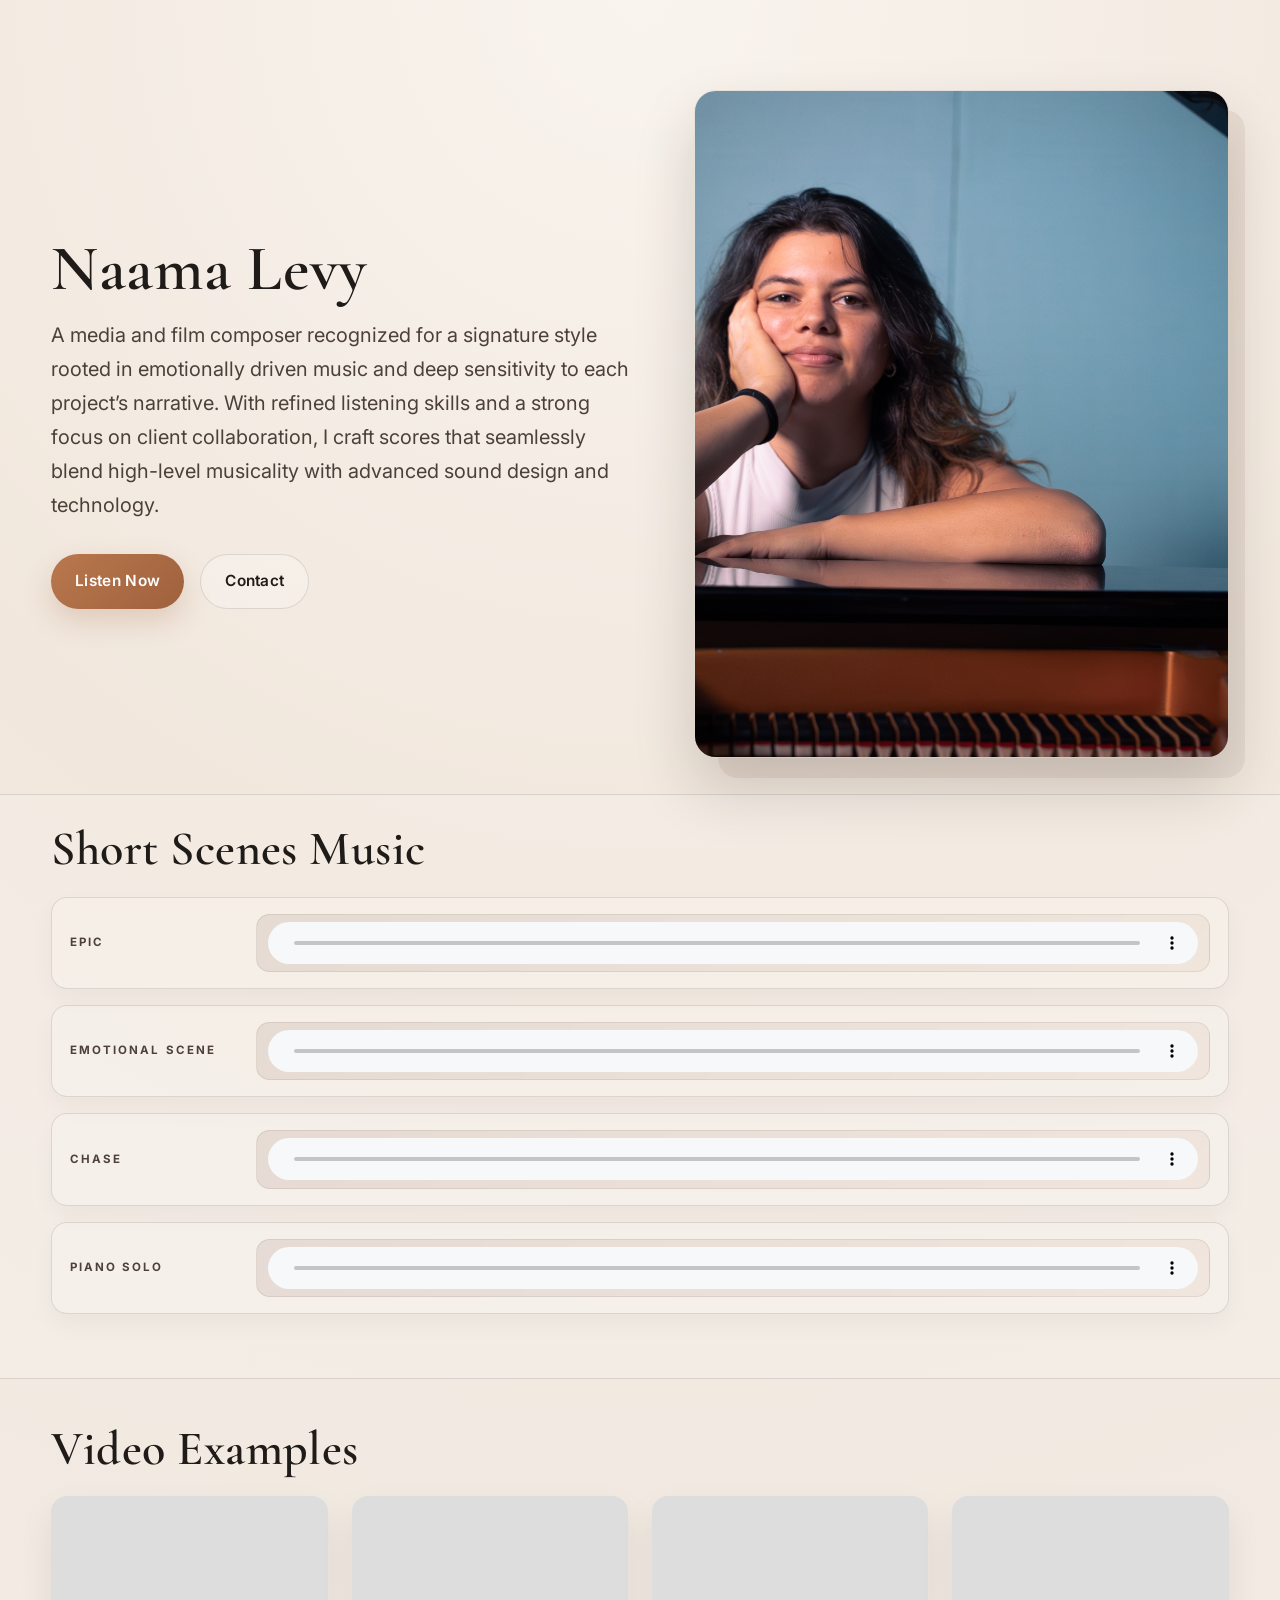
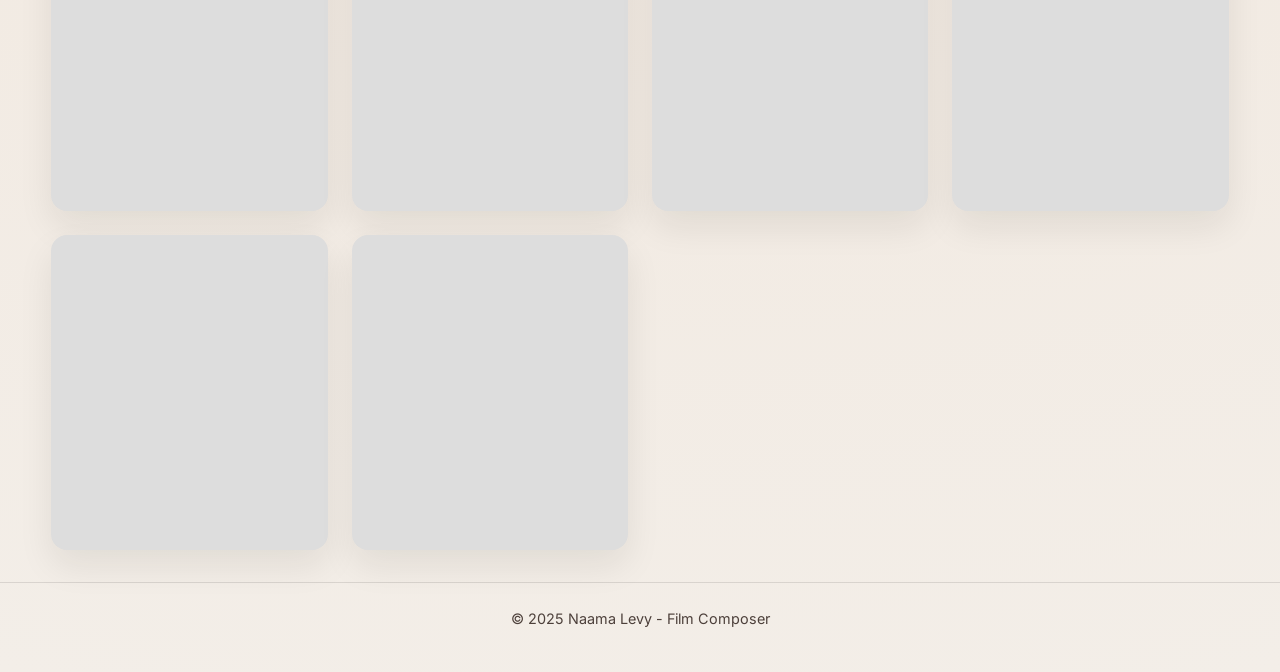
==== commit 033c24e7: "Adjust hero image centering to show hands; add new video iframe" ====
--- a/index.html
+++ b/index.html
@@ -96,6 +96,10 @@
       <iframe width="560" height="315" src="https://www.youtube.com/embed/XKZKmjnI4SQ?si=r5if4mRWKspw6esn"
         title="YouTube video player" frameborder="0"
         allowfullscreen></iframe>
+      <iframe width="560" height="315" src="https://www.youtube.com/embed/8D7gqH303Hk"
+        title="YouTube video player" frameborder="0"
+        allow="accelerometer; autoplay; clipboard-write; encrypted-media; gyroscope; picture-in-picture"
+        allowfullscreen></iframe>
     </div>
   </section>
 
--- a/styles.css
+++ b/styles.css
@@ -147,6 +147,7 @@
   border: 1px solid rgba(31, 27, 24, 0.08);
   box-shadow: 0 30px 60px rgba(38, 29, 24, 0.18);
   object-fit: cover;
+  object-position: center 50%;
   aspect-ratio: 4 / 5;
 }
 
@@ -376,6 +377,7 @@
   .photo img {
     width: min(100%, 520px);
     border-radius: 1rem;
+    object-position: center 50%;
   }
 
   .track {
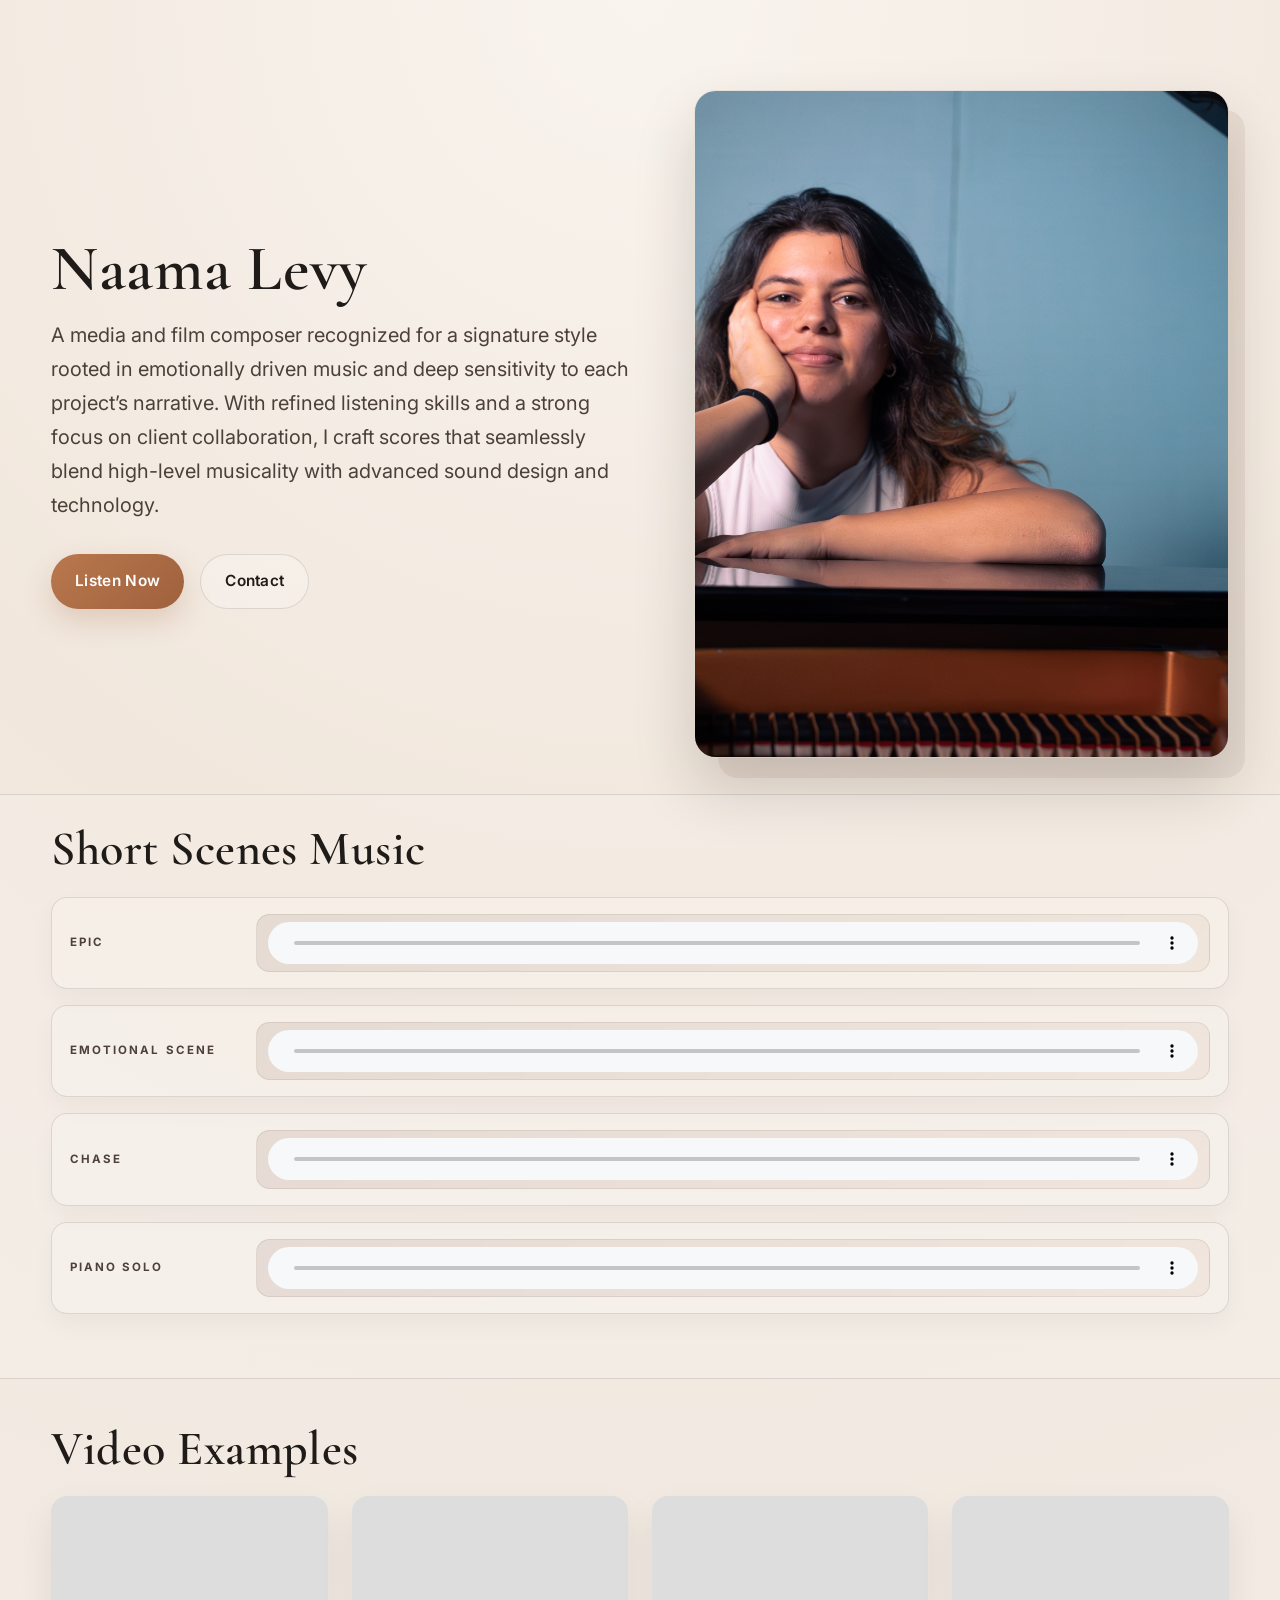
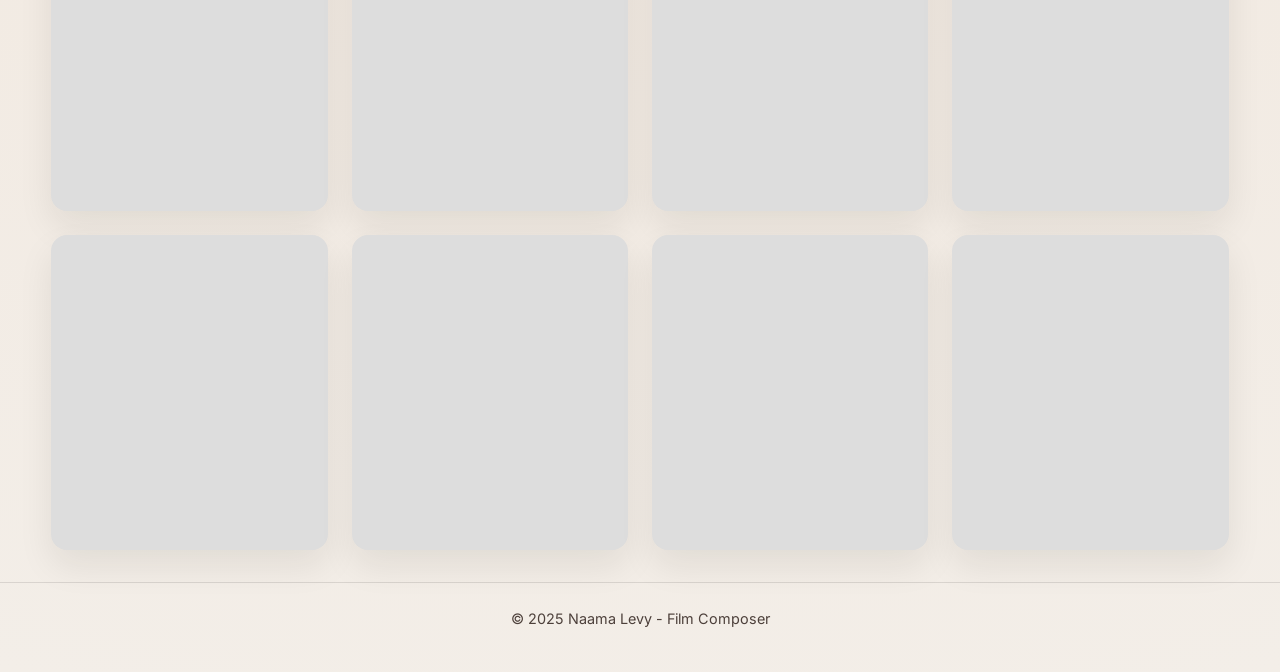
==== commit 27386079: "Add YouTube video examples" ====
--- a/index.html
+++ b/index.html
@@ -100,6 +100,16 @@
         title="YouTube video player" frameborder="0"
         allow="accelerometer; autoplay; clipboard-write; encrypted-media; gyroscope; picture-in-picture"
         allowfullscreen></iframe>
+
+      <iframe width="560" height="315" src="https://www.youtube.com/embed/mJ_zWqs30a4"
+        title="YouTube video player" frameborder="0"
+        allow="accelerometer; autoplay; clipboard-write; encrypted-media; gyroscope; picture-in-picture; web-share"
+        allowfullscreen></iframe>
+
+      <iframe width="560" height="315" src="https://www.youtube.com/embed/I92BnzmdCsM"
+        title="YouTube video player" frameborder="0"
+        allow="accelerometer; autoplay; clipboard-write; encrypted-media; gyroscope; picture-in-picture; web-share"
+        allowfullscreen></iframe>
     </div>
   </section>
 
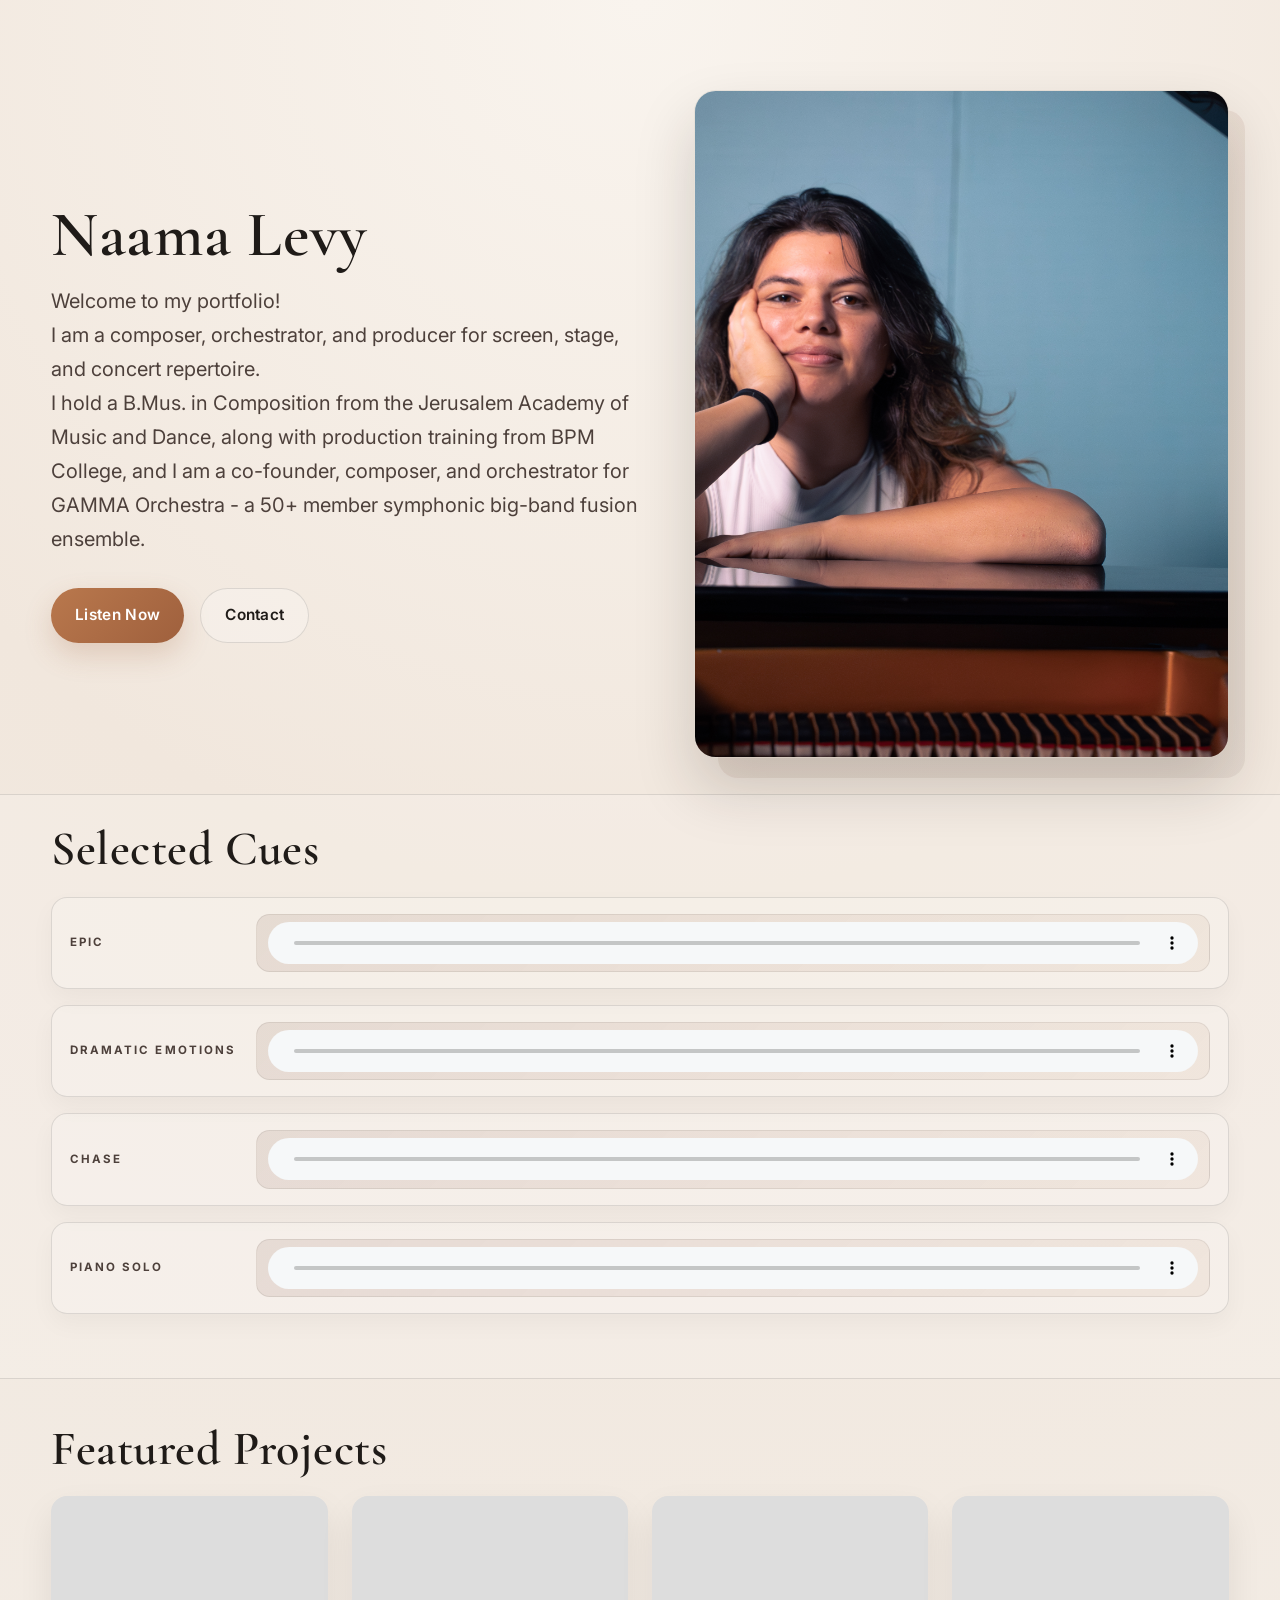
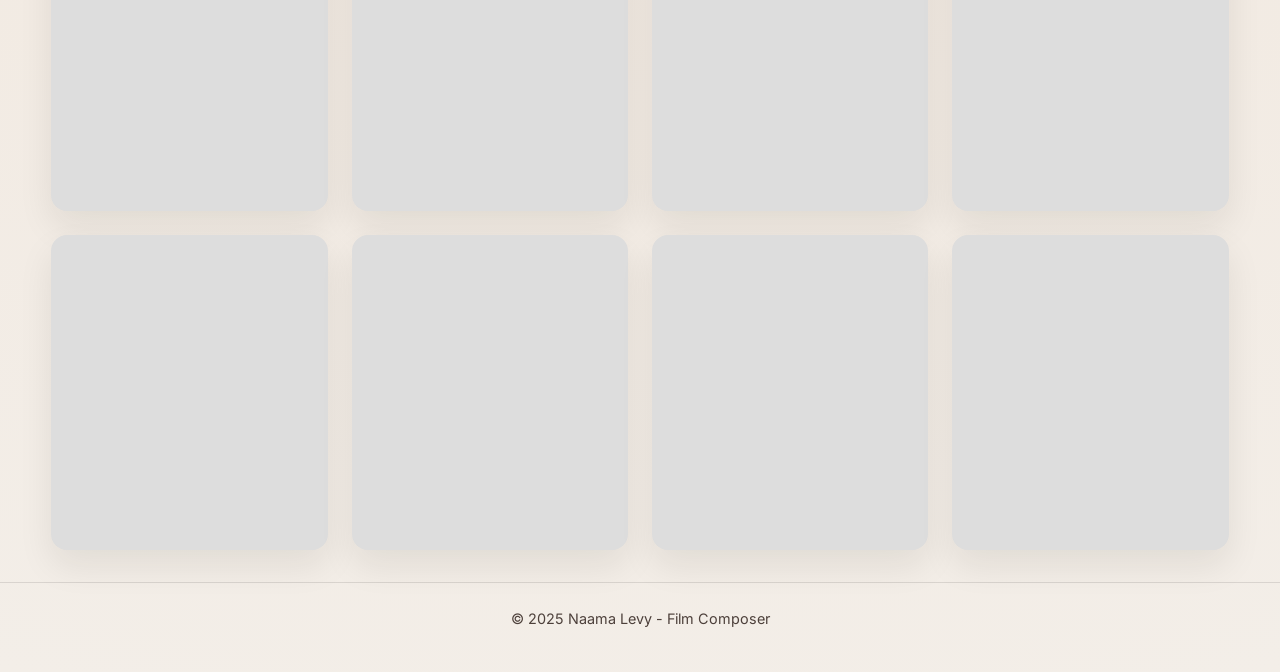
==== commit 696a2484: "Update portfolio bio and section titles" ====
--- a/index.html
+++ b/index.html
@@ -20,7 +20,9 @@
   <section class="hero">
     <div class="text">
       <h1>Naama Levy</h1>
-      <p>A media and film composer recognized for a signature style rooted in emotionally driven music and deep sensitivity to each project’s narrative. With refined listening skills and a strong focus on client collaboration, I craft scores that seamlessly blend high-level musicality with advanced sound design and technology.</p>
+      <p>Welcome to my portfolio!<br>
+      I am a composer, orchestrator, and producer for screen, stage, and concert repertoire.<br>
+      I hold a B.Mus. in Composition from the Jerusalem Academy of Music and Dance, along with production training from BPM College, and I am a co-founder, composer, and orchestrator for GAMMA Orchestra - a 50+ member symphonic big-band fusion ensemble.</p>
       <div class="buttons">
         <!-- הכפתור עכשיו מפנה לאזור הוידאו -->
         <a href="#video" class="btn">Listen Now</a>
@@ -33,7 +35,7 @@
   </section>
 
   <section class="audio">
-    <h2>Short Scenes Music</h2>
+    <h2>Selected Cues</h2>
 
     <div class="track">
       <span class="label">Epic</span>
@@ -45,7 +47,7 @@
     </div>
 
     <div class="track">
-      <span class="label">Emotional Scene</span>
+      <span class="label">Dramatic Emotions</span>
       <div class="player">
         <audio controls preload="none">
           <source src="Audio/mood compositions- drama.mp3" type="audio/mpeg"/>
@@ -74,39 +76,39 @@
 
   <!-- הוספתי id="video" כדי שהכפתור ידע לאן לגלול -->
   <section class="video" id="video">
-    <h2>Video Examples</h2>
+    <h2>Featured Projects</h2>
     <div class="video-grid">
-      <iframe width="560" height="315" src="https://www.youtube.com/embed/DLkL1P6UH2g"
+      <iframe id="yt-video-1" width="560" height="315" src="https://www.youtube.com/embed/DLkL1P6UH2g?enablejsapi=1"
         title="YouTube video player" frameborder="0"
         allow="accelerometer; autoplay; clipboard-write; encrypted-media; gyroscope; picture-in-picture"
         allowfullscreen></iframe>
 
-      <iframe width="560" height="315" src="https://www.youtube.com/embed/PsflvZTp9Ig?si=QRGZWdkUd63Rjjis"
+      <iframe id="yt-video-2" width="560" height="315" src="https://www.youtube.com/embed/PsflvZTp9Ig?si=QRGZWdkUd63Rjjis&enablejsapi=1"
         title="YouTube video player" frameborder="0"
         allow="accelerometer; autoplay; clipboard-write; encrypted-media; gyroscope; picture-in-picture; web-share"
         allowfullscreen></iframe>
 
-      <iframe width="560" height="315" src="https://www.youtube.com/embed/VCuhhq0110s?si=eMgkffCMimznXdvb"
+      <iframe id="yt-video-3" width="560" height="315" src="https://www.youtube.com/embed/VCuhhq0110s?si=eMgkffCMimznXdvb&enablejsapi=1"
         title="YouTube video player" frameborder="0"
         allowfullscreen></iframe>
 
-      <iframe width="560" height="315" src="https://www.youtube.com/embed/41kyTBbSp6c?si=rjWxhiPx1g0I6ZIt"
+      <iframe id="yt-video-4" width="560" height="315" src="https://www.youtube.com/embed/41kyTBbSp6c?si=rjWxhiPx1g0I6ZIt&enablejsapi=1"
         title="YouTube video player" frameborder="0"
         allowfullscreen></iframe>
-      <iframe width="560" height="315" src="https://www.youtube.com/embed/XKZKmjnI4SQ?si=r5if4mRWKspw6esn"
+      <iframe id="yt-video-5" width="560" height="315" src="https://www.youtube.com/embed/XKZKmjnI4SQ?si=r5if4mRWKspw6esn&enablejsapi=1"
         title="YouTube video player" frameborder="0"
         allowfullscreen></iframe>
-      <iframe width="560" height="315" src="https://www.youtube.com/embed/8D7gqH303Hk"
+      <iframe id="yt-video-6" width="560" height="315" src="https://www.youtube.com/embed/8D7gqH303Hk?enablejsapi=1"
         title="YouTube video player" frameborder="0"
         allow="accelerometer; autoplay; clipboard-write; encrypted-media; gyroscope; picture-in-picture"
         allowfullscreen></iframe>
 
-      <iframe width="560" height="315" src="https://www.youtube.com/embed/mJ_zWqs30a4"
+      <iframe id="yt-video-7" width="560" height="315" src="https://www.youtube.com/embed/mJ_zWqs30a4?enablejsapi=1"
         title="YouTube video player" frameborder="0"
         allow="accelerometer; autoplay; clipboard-write; encrypted-media; gyroscope; picture-in-picture; web-share"
         allowfullscreen></iframe>
 
-      <iframe width="560" height="315" src="https://www.youtube.com/embed/I92BnzmdCsM"
+      <iframe id="yt-video-8" width="560" height="315" src="https://www.youtube.com/embed/I92BnzmdCsM?enablejsapi=1"
         title="YouTube video player" frameborder="0"
         allow="accelerometer; autoplay; clipboard-write; encrypted-media; gyroscope; picture-in-picture; web-share"
         allowfullscreen></iframe>
@@ -125,7 +127,6 @@
 
     players.forEach(player => {
       player.addEventListener('play', function() {
-        // עוצרים את הנגן הקודם אם יש כזה
         if (currentlyPlaying && currentlyPlaying !== this) {
           currentlyPlaying.pause();
           currentlyPlaying.currentTime = 0;
@@ -147,6 +148,47 @@
       });
     });
   });
+
+  let activeVideoPlayer = null;
+
+  function setupVideoPlayers() {
+    const videoFrames = document.querySelectorAll('.video-grid iframe');
+
+    if (!videoFrames.length || !window.YT || !window.YT.Player) {
+      return;
+    }
+
+    videoFrames.forEach((frame) => {
+      const player = new YT.Player(frame, {
+        events: {
+          onStateChange: (event) => {
+            if (event.data === YT.PlayerState.PLAYING) {
+              if (activeVideoPlayer && activeVideoPlayer !== player) {
+                activeVideoPlayer.pauseVideo();
+              }
+              activeVideoPlayer = player;
+            }
+
+            if (event.data === YT.PlayerState.ENDED || event.data === YT.PlayerState.PAUSED) {
+              if (activeVideoPlayer === player) {
+                activeVideoPlayer = null;
+              }
+            }
+          }
+        }
+      });
+
+      frame._ytPlayer = player;
+    });
+  }
+
+  const ytApiScript = document.createElement('script');
+  ytApiScript.src = 'https://www.youtube.com/iframe_api';
+  document.head.appendChild(ytApiScript);
+
+  window.onYouTubeIframeAPIReady = function() {
+    setupVideoPlayers();
+  };
   </script>
 </body>
 </html>
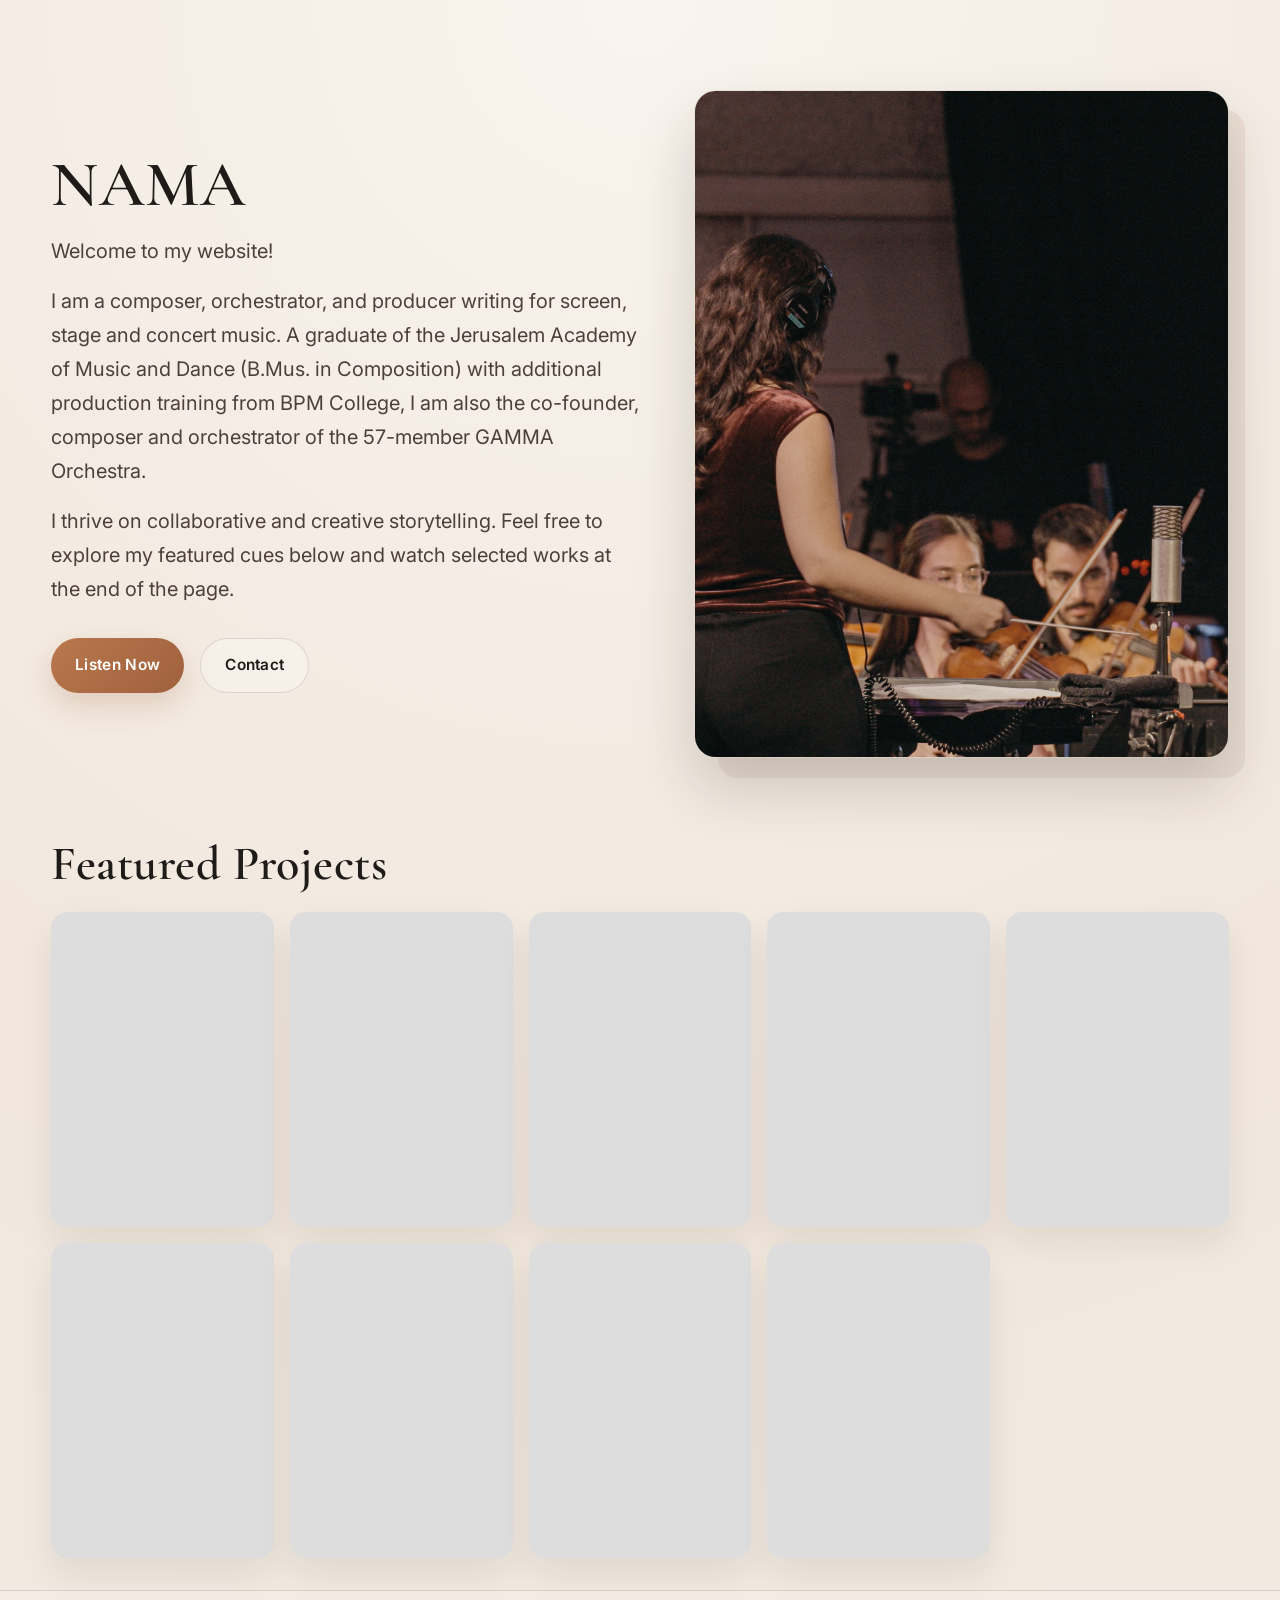
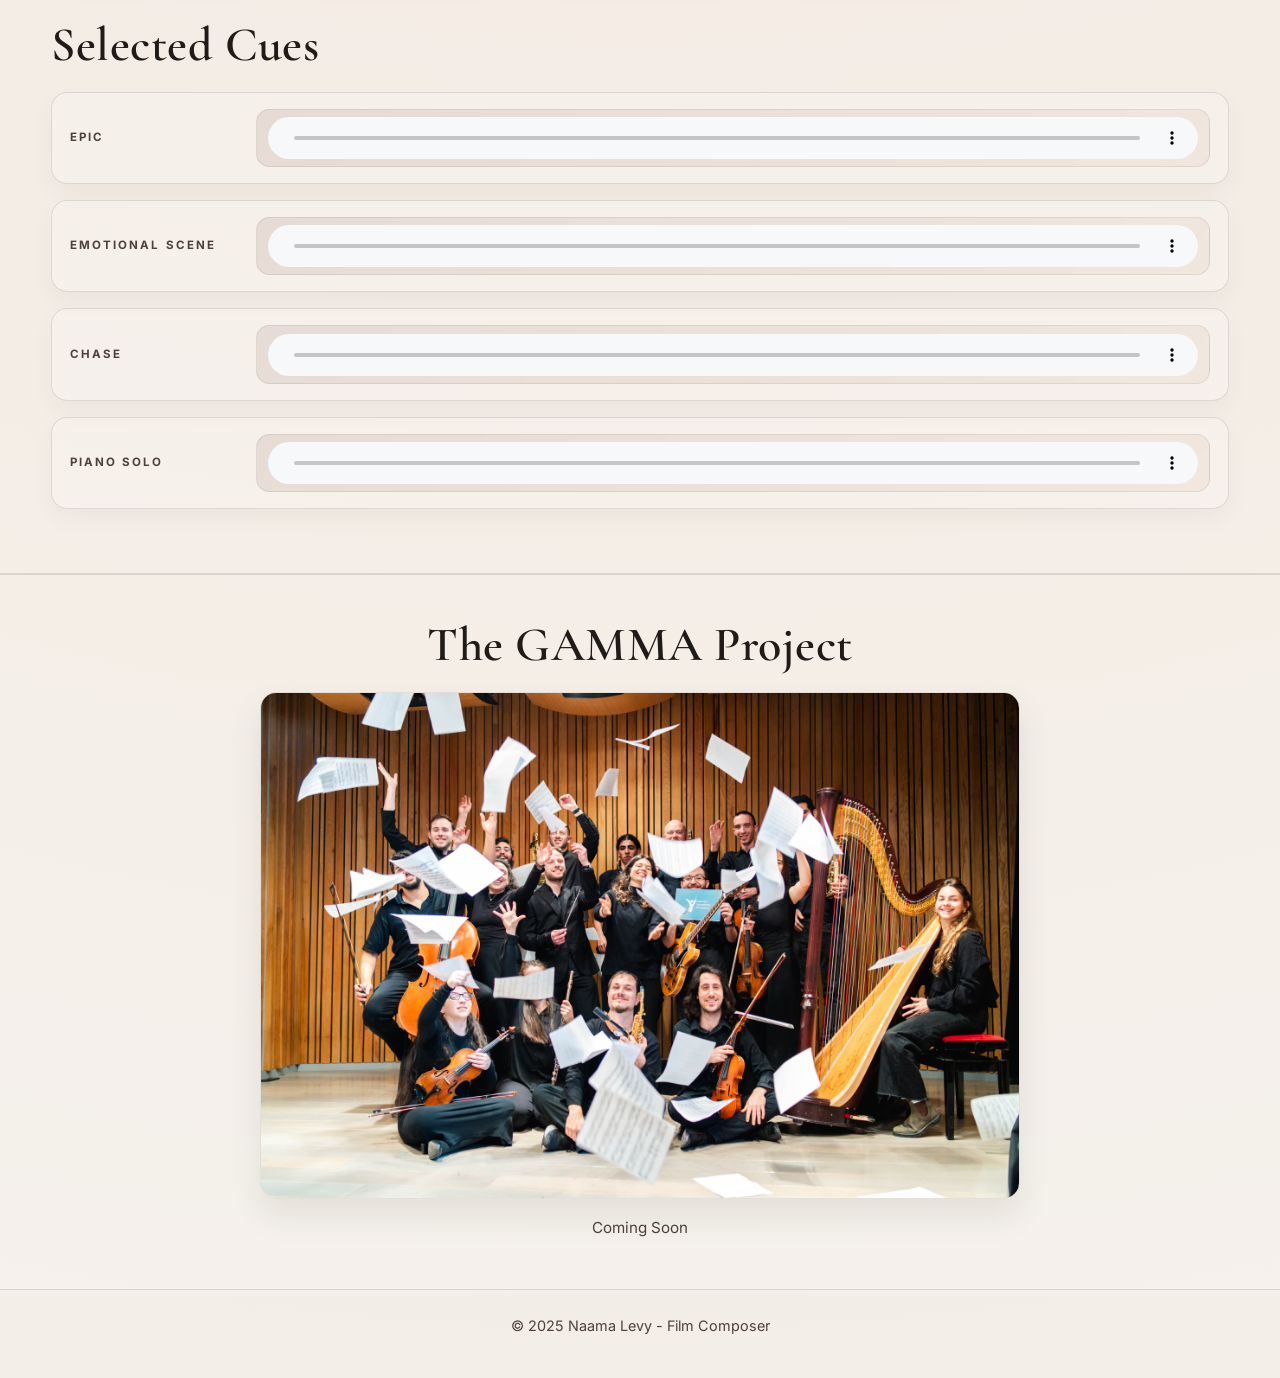
==== commit f1c23978: "Update portfolio layout and project sections" ====
--- a/index.html
+++ b/index.html
@@ -9,7 +9,7 @@
   <link rel="preconnect" href="https://fonts.googleapis.com">
   <link rel="preconnect" href="https://fonts.gstatic.com" crossorigin>
   <link href="https://fonts.googleapis.com/css2?family=Inter:wght@400;500;600;700&family=Cormorant+Garamond:wght@500;600;700&display=swap" rel="stylesheet">
-  <link href="styles.css" rel="stylesheet" />
+  <link href="styles.css?v=3" rel="stylesheet" />
   <style>
     html {
       scroll-behavior: smooth;
@@ -19,10 +19,10 @@
 <body>
   <section class="hero">
     <div class="text">
-      <h1>Naama Levy</h1>
-      <p>Welcome to my portfolio!<br>
-      I am a composer, orchestrator, and producer for screen, stage, and concert repertoire.<br>
-      I hold a B.Mus. in Composition from the Jerusalem Academy of Music and Dance, along with production training from BPM College, and I am a co-founder, composer, and orchestrator for GAMMA Orchestra - a 50+ member symphonic big-band fusion ensemble.</p>
+      <h1>NAMA</h1>
+      <p>Welcome to my website!</p>
+      <p>I am a composer, orchestrator, and producer writing for screen, stage and concert music. A graduate of the Jerusalem Academy of Music and Dance (B.Mus. in Composition) with additional production training from BPM College, I am also the co-founder, composer and orchestrator of the 57-member GAMMA Orchestra.</p>
+      <p>I thrive on collaborative and creative storytelling. Feel free to explore my featured cues below and watch selected works at the end of the page.</p>
       <div class="buttons">
         <!-- הכפתור עכשיו מפנה לאזור הוידאו -->
         <a href="#video" class="btn">Listen Now</a>
@@ -30,7 +30,56 @@
       </div>
     </div>
     <div class="photo">
-      <img src="profile.jpg" alt="Naama portrait"/>
+      <img src="קונצרט לגיא-21 (2).jpg" alt="Naama conducting the orchestra"/>
+    </div>
+  </section>
+
+  <!-- הוספתי id="video" כדי שהכפתור ידע לאן לגלול -->
+  <section class="video" id="video">
+    <h2>Featured Projects</h2>
+    <div class="video-grid">
+      <iframe width="560" height="315" src="https://www.youtube.com/embed/I92BnzmdCsM"
+        title="YouTube video player" frameborder="0"
+        allow="accelerometer; autoplay; clipboard-write; encrypted-media; gyroscope; picture-in-picture; web-share"
+        allowfullscreen></iframe>
+
+      <iframe width="560" height="315" src="https://www.youtube.com/embed/mJ_zWqs30a4"
+        title="YouTube video player" frameborder="0"
+        allow="accelerometer; autoplay; clipboard-write; encrypted-media; gyroscope; picture-in-picture; web-share"
+        allowfullscreen></iframe>
+
+      <iframe width="560" height="315" src="https://www.youtube.com/embed/8D7gqH303Hk"
+        title="YouTube video player" frameborder="0"
+        allow="accelerometer; autoplay; clipboard-write; encrypted-media; gyroscope; picture-in-picture"
+        allowfullscreen></iframe>
+
+      <iframe width="560" height="315" src="https://www.youtube.com/embed/XKZKmjnI4SQ?si=r5if4mRWKspw6esn"
+        title="YouTube video player" frameborder="0"
+        allowfullscreen></iframe>
+
+      <iframe width="560" height="315" src="https://www.youtube.com/embed/41kyTBbSp6c?si=rjWxhiPx1g0I6ZIt"
+        title="YouTube video player" frameborder="0"
+        allowfullscreen></iframe>
+
+      <iframe width="560" height="315" src="https://www.youtube.com/embed/neVHOVbSbHY"
+        title="YouTube video player" frameborder="0"
+        allow="accelerometer; autoplay; clipboard-write; encrypted-media; gyroscope; picture-in-picture; web-share"
+        allowfullscreen></iframe>
+
+      <iframe width="560" height="315" src="https://www.youtube.com/embed/VCuhhq0110s?si=eMgkffCMimznXdvb"
+        title="YouTube video player" frameborder="0"
+        allowfullscreen></iframe>
+
+      <iframe width="560" height="315" src="https://www.youtube.com/embed/PsflvZTp9Ig?si=QRGZWdkUd63Rjjis"
+        title="YouTube video player" frameborder="0"
+        allow="accelerometer; autoplay; clipboard-write; encrypted-media; gyroscope; picture-in-picture; web-share"
+        allowfullscreen></iframe>
+
+      <iframe width="560" height="315" src="https://www.youtube.com/embed/DLkL1P6UH2g"
+        title="YouTube video player" frameborder="0"
+        allow="accelerometer; autoplay; clipboard-write; encrypted-media; gyroscope; picture-in-picture"
+        allowfullscreen></iframe>
+
     </div>
   </section>
 
@@ -47,7 +96,7 @@
     </div>
 
     <div class="track">
-      <span class="label">Dramatic Emotions</span>
+      <span class="label">Emotional Scene</span>
       <div class="player">
         <audio controls preload="none">
           <source src="Audio/mood compositions- drama.mp3" type="audio/mpeg"/>
@@ -74,44 +123,11 @@
     </div>
   </section>
 
-  <!-- הוספתי id="video" כדי שהכפתור ידע לאן לגלול -->
-  <section class="video" id="video">
-    <h2>Featured Projects</h2>
-    <div class="video-grid">
-      <iframe id="yt-video-1" width="560" height="315" src="https://www.youtube.com/embed/DLkL1P6UH2g?enablejsapi=1"
-        title="YouTube video player" frameborder="0"
-        allow="accelerometer; autoplay; clipboard-write; encrypted-media; gyroscope; picture-in-picture"
-        allowfullscreen></iframe>
-
-      <iframe id="yt-video-2" width="560" height="315" src="https://www.youtube.com/embed/PsflvZTp9Ig?si=QRGZWdkUd63Rjjis&enablejsapi=1"
-        title="YouTube video player" frameborder="0"
-        allow="accelerometer; autoplay; clipboard-write; encrypted-media; gyroscope; picture-in-picture; web-share"
-        allowfullscreen></iframe>
-
-      <iframe id="yt-video-3" width="560" height="315" src="https://www.youtube.com/embed/VCuhhq0110s?si=eMgkffCMimznXdvb&enablejsapi=1"
-        title="YouTube video player" frameborder="0"
-        allowfullscreen></iframe>
-
-      <iframe id="yt-video-4" width="560" height="315" src="https://www.youtube.com/embed/41kyTBbSp6c?si=rjWxhiPx1g0I6ZIt&enablejsapi=1"
-        title="YouTube video player" frameborder="0"
-        allowfullscreen></iframe>
-      <iframe id="yt-video-5" width="560" height="315" src="https://www.youtube.com/embed/XKZKmjnI4SQ?si=r5if4mRWKspw6esn&enablejsapi=1"
-        title="YouTube video player" frameborder="0"
-        allowfullscreen></iframe>
-      <iframe id="yt-video-6" width="560" height="315" src="https://www.youtube.com/embed/8D7gqH303Hk?enablejsapi=1"
-        title="YouTube video player" frameborder="0"
-        allow="accelerometer; autoplay; clipboard-write; encrypted-media; gyroscope; picture-in-picture"
-        allowfullscreen></iframe>
-
-      <iframe id="yt-video-7" width="560" height="315" src="https://www.youtube.com/embed/mJ_zWqs30a4?enablejsapi=1"
-        title="YouTube video player" frameborder="0"
-        allow="accelerometer; autoplay; clipboard-write; encrypted-media; gyroscope; picture-in-picture; web-share"
-        allowfullscreen></iframe>
-
-      <iframe id="yt-video-8" width="560" height="315" src="https://www.youtube.com/embed/I92BnzmdCsM?enablejsapi=1"
-        title="YouTube video player" frameborder="0"
-        allow="accelerometer; autoplay; clipboard-write; encrypted-media; gyroscope; picture-in-picture; web-share"
-        allowfullscreen></iframe>
+  <section class="gamma-project">
+    <div class="gamma-project-inner">
+      <h2>The GAMMA Project</h2>
+      <img src="גמאכללי.jpg" alt="GAMMA Orchestra" />
+      <p>Coming Soon</p>
     </div>
   </section>
 
@@ -127,6 +143,7 @@
 
     players.forEach(player => {
       player.addEventListener('play', function() {
+        // עוצרים את הנגן הקודם אם יש כזה
         if (currentlyPlaying && currentlyPlaying !== this) {
           currentlyPlaying.pause();
           currentlyPlaying.currentTime = 0;
@@ -148,47 +165,6 @@
       });
     });
   });
-
-  let activeVideoPlayer = null;
-
-  function setupVideoPlayers() {
-    const videoFrames = document.querySelectorAll('.video-grid iframe');
-
-    if (!videoFrames.length || !window.YT || !window.YT.Player) {
-      return;
-    }
-
-    videoFrames.forEach((frame) => {
-      const player = new YT.Player(frame, {
-        events: {
-          onStateChange: (event) => {
-            if (event.data === YT.PlayerState.PLAYING) {
-              if (activeVideoPlayer && activeVideoPlayer !== player) {
-                activeVideoPlayer.pauseVideo();
-              }
-              activeVideoPlayer = player;
-            }
-
-            if (event.data === YT.PlayerState.ENDED || event.data === YT.PlayerState.PAUSED) {
-              if (activeVideoPlayer === player) {
-                activeVideoPlayer = null;
-              }
-            }
-          }
-        }
-      });
-
-      frame._ytPlayer = player;
-    });
-  }
-
-  const ytApiScript = document.createElement('script');
-  ytApiScript.src = 'https://www.youtube.com/iframe_api';
-  document.head.appendChild(ytApiScript);
-
-  window.onYouTubeIframeAPIReady = function() {
-    setupVideoPlayers();
-  };
   </script>
 </body>
 </html>
--- a/styles.css
+++ b/styles.css
@@ -77,6 +77,10 @@
   font-size: clamp(1.05rem, 0.8vw + 0.9rem, 1.25rem);
   color: var(--ink-soft);
   max-width: 590px;
+  margin-bottom: 1rem;
+}
+
+.hero p:last-of-type {
   margin-bottom: 2rem;
 }
 
@@ -160,13 +164,15 @@
 
 .audio-inner,
 .video,
+.gamma-project-inner,
 footer {
   max-width: 1280px;
   margin: 0 auto;
 }
 
 .audio h2,
-.video h2 {
+.video h2,
+.gamma-project h2 {
   font-size: clamp(2.2rem, 2vw + 1.4rem, 3.2rem);
   font-weight: 600;
   margin-bottom: 1.5rem;
@@ -215,8 +221,8 @@
 
 .video-grid {
   display: grid;
-  grid-template-columns: repeat(auto-fit, minmax(260px, 1fr));
-  gap: 1.5rem;
+  grid-template-columns: repeat(5, minmax(0, 1fr));
+  gap: 1rem;
 }
 
 .video-grid iframe {
@@ -226,6 +232,33 @@
   border-radius: 1rem;
   background: #ddd;
   box-shadow: 0 16px 35px rgba(26, 22, 18, 0.08);
+}
+
+.gamma-project {
+  padding: 3rem clamp(1.25rem, 4vw, 4.5rem);
+  border-top: 1px solid var(--line);
+  background: rgba(255,255,255,0.14);
+}
+
+.gamma-project-inner {
+  text-align: center;
+}
+
+.gamma-project img {
+  display: block;
+  width: min(100%, 760px);
+  aspect-ratio: 3 / 2;
+  object-fit: cover;
+  margin: 0 auto;
+  border: 1px solid rgba(31, 27, 24, 0.08);
+  border-radius: 1rem;
+  box-shadow: 0 16px 35px rgba(26, 22, 18, 0.08);
+}
+
+.gamma-project p {
+  margin-top: 1rem;
+  color: var(--ink-soft);
+  font-size: 0.95rem;
 }
 
 footer {
@@ -357,6 +390,10 @@
 }
 
 @media (max-width: 900px) {
+  .video-grid {
+    grid-template-columns: repeat(3, minmax(0, 1fr));
+  }
+
   .hero {
     grid-template-columns: 1fr;
     padding-top: 2rem;
@@ -402,9 +439,14 @@
   .hero,
   .audio,
   .video,
+  .gamma-project,
   .contact-page {
     padding-left: 1rem;
     padding-right: 1rem;
+  }
+
+  .video-grid {
+    grid-template-columns: 1fr;
   }
 
   .buttons {
